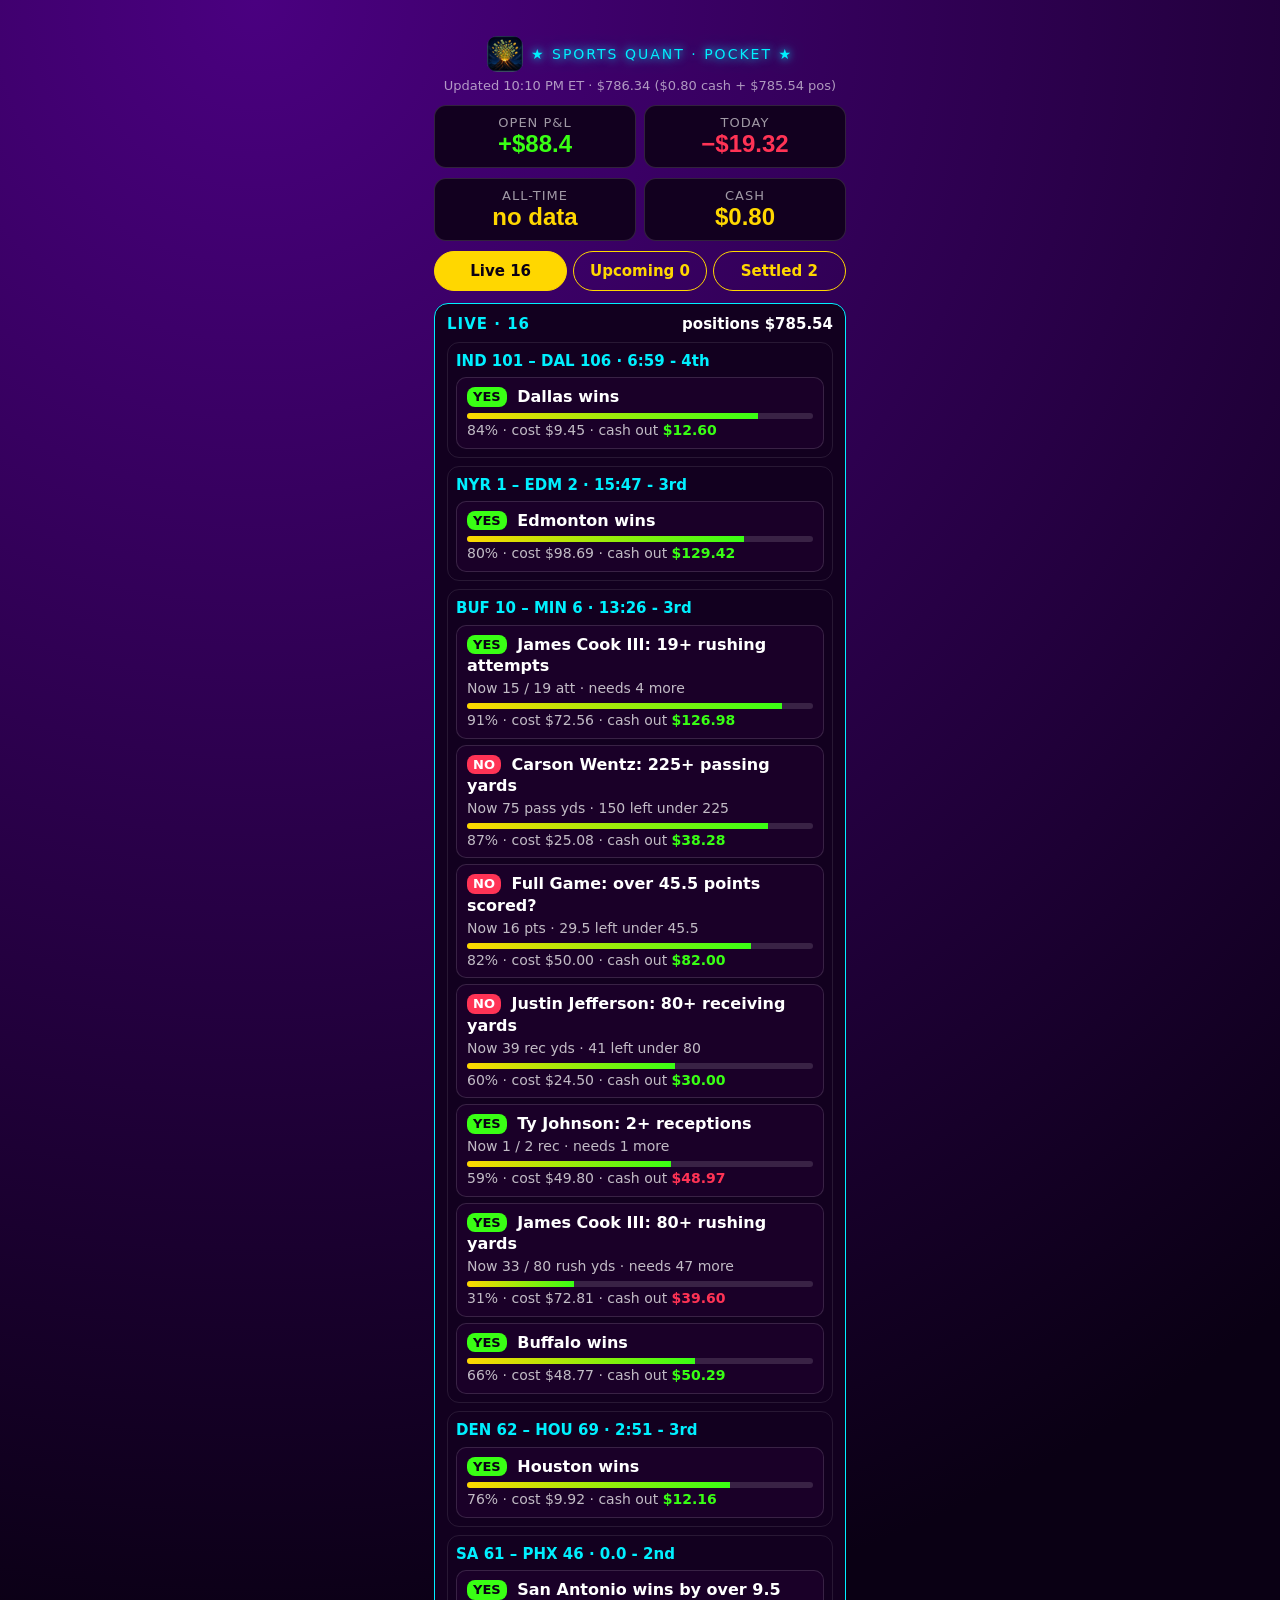
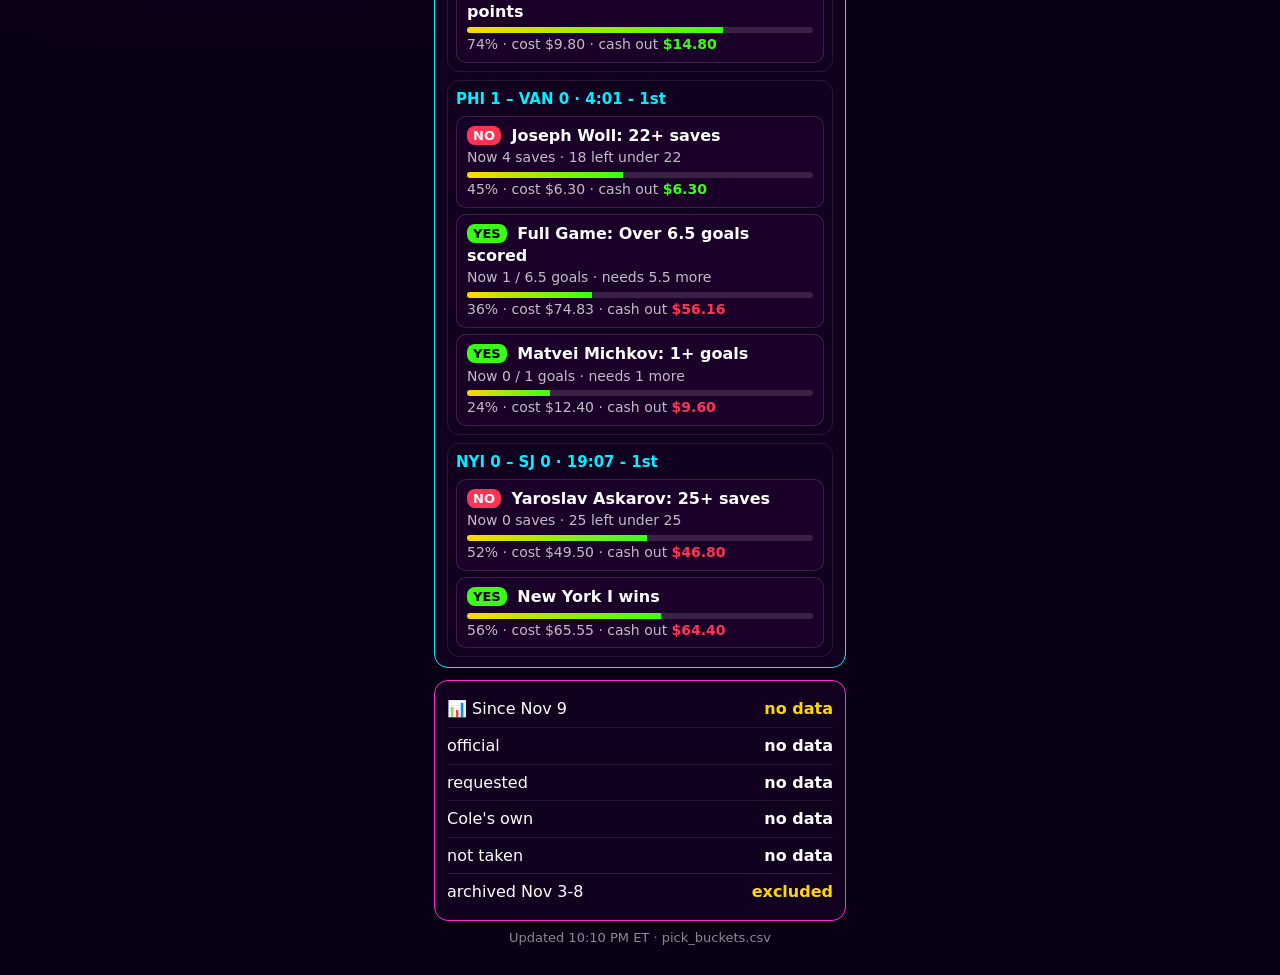
==== live_bets_widget.html @ efe21cdf "Pocket: compact Updated line and Kalshi cash+positions in header" ====
<!doctype html><html><head><meta charset="utf-8"><meta name="viewport" content="width=device-width,initial-scale=1,viewport-fit=cover"><meta name="apple-mobile-web-app-capable" content="yes"><meta name="mobile-web-app-capable" content="yes"><meta name="apple-mobile-web-app-status-bar-style" content="black-translucent"><meta name="apple-mobile-web-app-title" content="Live Bets"><meta name="theme-color" content="#0A0014"><link rel="icon" href="https://colemlrogalin-source.github.io/tv-home/icon.png?v=20261109c"><link rel="apple-touch-icon" sizes="180x180" href="https://colemlrogalin-source.github.io/tv-home/icon-180.png?v=20261109c"><title>Sports Quant Pocket</title><style>
*{box-sizing:border-box}html,body{margin:0;background:#0A0014;color:#fff;font:18px/1.35 Inter,system-ui,-apple-system,sans-serif}
body{min-height:100vh;background:radial-gradient(circle at 20% 0%,#4A0080 0%,#0A0014 60%);padding:env(safe-area-inset-top) env(safe-area-inset-right) env(safe-area-inset-bottom) env(safe-area-inset-left)}
.wrap{max-width:440px;margin:0 auto;padding:12px 14px 28px}
.brand{display:flex;align-items:center;justify-content:center;gap:8px;font-size:14px;letter-spacing:2px;color:#00F0FF;text-shadow:0 0 8px #00F0FF,0 0 18px #00F0FF66}
.brand img{width:36px;height:36px;border-radius:10px}
.upd{margin:6px 0 0;font-size:13px;color:#fff9;text-align:center;line-height:1.3}
.pair{display:grid;grid-template-columns:1fr 1fr;gap:8px;margin-top:10px}
.pair div{background:#12001F;border:1px solid #ffffff22;border-radius:12px;padding:8px 10px;text-align:center}
.pair span{display:block;font-size:13px;letter-spacing:1px;color:#fff9}
.pair b{font:900 24px/1.1 Impact,sans-serif}
.tabs{display:flex;gap:6px;margin:10px 0 6px}
.tabs button{flex:1;min-height:40px;border-radius:999px;border:1.5px solid #FFD700;background:transparent;color:#FFD700;font-weight:900;font-size:15px;font-family:inherit}
.tabs button.on{background:#FFD700;color:#0A0014}
.panel{margin-top:12px;border-radius:14px;background:#12001F;padding:10px 12px}
.cyan{border:1.5px solid #00F0FF}.pink{border:1.5px solid #FF2BD6}
.hd{display:flex;justify-content:space-between;align-items:baseline;gap:8px;color:#00F0FF;font-weight:800;letter-spacing:1px;font-size:15px}
.hd span{letter-spacing:0;font-weight:600;color:#fff;font-size:15px}
.game{margin-top:8px;padding:8px;border-radius:12px;border:1px solid #ffffff18}
.gh{display:flex;align-items:center;gap:6px;color:#00F0FF;font-size:15px;font-weight:800}
.gh img{width:22px;height:22px;object-fit:contain}
.card{display:block;width:100%;padding:8px 10px;margin-top:6px;border-radius:10px;background:#1A0028;border:1px solid #ffffff22}
.t{font-size:16px;font-weight:700}.meta{font-size:14px;color:#fffB;margin-top:2px}
.sd{display:inline-block;font-weight:800;font-size:13px;padding:1px 6px;border-radius:8px;margin-right:5px;vertical-align:1px}
.sd.y{background:#39FF14;color:#0A0014}.sd.n{background:#FF3355;color:#fff}
.bar{height:6px;border-radius:4px;background:#ffffff22;margin-top:5px;overflow:hidden}
.bar i{display:block;height:100%;background:linear-gradient(90deg,#FFD700,#39FF14);width:0}
.stat{display:flex;justify-content:space-between;gap:8px;font-size:16px;padding:7px 0;border-top:1px solid #ffffff18}
.stat:first-child{border-top:0}
.more{width:100%;min-height:40px;margin-top:4px;background:transparent;border:0;color:#00F0FF;font-weight:800;font-size:16px;font-family:inherit}
.fine,.foot{font-size:13px;color:#fff8;text-align:center}
.foot{margin-top:8px}
.g{color:#39FF14}.r{color:#FF3355}.gold{color:#FFD700}
.burst{position:fixed;inset:0;pointer-events:none;z-index:6;overflow:hidden}
.burst i{position:absolute;left:50%;top:28%;font-style:normal;font-size:24px;animation:fly .9s ease-out forwards}
.card.flash{animation:closeFlash 1s ease}
@keyframes closeFlash{0%{background:#FFD70055}100%{background:#1A0028}}
@keyframes fly{to{transform:translate(var(--x),var(--y)) scale(.3);opacity:0}}
@keyframes drop{0%{transform:translateY(-10px);opacity:0}15%{opacity:1}80%{transform:translateY(var(--t));opacity:1}100%{opacity:0}}
@media (min-width:800px){body{padding-top:24px}}
</style></head><body><div class="wrap" id="app">Loading…</div><script>
const RAW_FEED='https://raw.githubusercontent.com/colemlrogalin-source/tv-home/feed/live_bets.json';
const U_FEED='https://api.github.com/repos/colemlrogalin-source/tv-home/contents/live_bets.json?ref=feed';
const U='https://api.github.com/repos/colemlrogalin-source/tv-home/contents/live_bets.json';
const RAW='https://colemlrogalin-source.github.io/tv-home/live_bets.json';
const sideOf=b=>String(b.side||'').toUpperCase()==='NO'?'NO':String(b.side||'').toUpperCase()==='YES'?'YES':'';
const ttl=b=>{let t=b.bet||'';if(sideOf(b))t=t.replace(/^\s*NO:\s*/i,'').replace(/^\s*NO\s+/i,'');return t||'no data'};
const PILL=b=>{const s=sideOf(b);return s?`<b class="sd ${s==='YES'?'y':'n'}">${s}</b>`:''};
const money=v=>v==null?'no data':(v>=0?'+$':'−$')+Math.abs(Number(v).toFixed(2));
const num=v=>v==null?'no data':'$'+Number(v).toFixed(2);
let TAB='Live',ALL=false,LD=null,SEEN=false,WINS=new Set(),OPENIDS=null,FLASH=new Set();
function sum(rows,fn){if(!rows.length||rows.some(b=>fn(b)==null))return null;return Math.round(rows.reduce((s,b)=>s+fn(b),0)*100)/100}
function openPnl(rows){return sum(rows,b=>b.cash_out==null||b.cost==null?null:b.cash_out-b.cost)}
function todayPnl(rows){return sum(rows,b=>b.result==='W'&&b.cash_out!=null&&b.cost!=null?b.cash_out-b.cost:b.result==='L'&&b.cost!=null?-b.cost:null)}
function groups(bets){const m=new Map();bets.forEach(b=>{const k=b.game||'no data';if(!m.has(k))m.set(k,[]);m.get(k).push(b)});return [...m.values()].sort((a,b)=>((b[0].state==='in')-(a[0].state==='in'))||String(a[0].start||'').localeCompare(String(b[0].start||'')))}
function pid(b){return b.ticker||((b.bet||'')+'|'+(b.game||''))}
function nstat(v){return v==null?'':(Number(v)===parseInt(v,10)?String(parseInt(v,10)):String(v))}
function statLine(b){if(!('current' in b)&&!('line' in b)&&!('remaining' in b))return '';const cur=b.current,line=b.line,rem=b.remaining,lb=b.stat_label||'';if(cur==null||line==null)return '<div class="meta">stat n/a</div>';if(String(b.side||'').toUpperCase()==='NO')return `<div class="meta">Now ${nstat(cur)} ${lb} · ${nstat(rem)} left under ${nstat(line)}</div>`;const need=(rem!=null&&rem>0)?' · needs '+nstat(rem)+' more':'';return `<div class="meta">Now ${nstat(cur)} / ${nstat(line)} ${lb}${need}</div>`}
function card(b,flash){
 const bar=b.live_pct==null?'<div class="meta">win % no data</div>':`<div class="bar" title="${b.live_pct}%"><i style="width:${Math.max(0,Math.min(100,b.live_pct))}%"></i></div>`;
 return `<div class="card${flash?' flash':''}"><div class="t">${PILL(b)} ${ttl(b)}</div>${statLine(b)}${bar}<div class="meta">${b.live_pct==null?'':b.live_pct+'% · '}cost ${num(b.cost)} · cash out <b class="${b.cash_out==null?'':b.cash_out-(b.cost||0)>=0?'g':'r'}">${num(b.cash_out)}</b></div></div>`;
}
function gameBlock(rs){
 const b=rs[0],logos=[...new Set(rs.flatMap(x=>x.logos||[]))].slice(0,3).map(u=>`<img src="${u}" alt="" onerror="this.remove()">`).join('');
 const legs=rs.slice().sort((a,c)=>((!!c.prop_kind)-(!!a.prop_kind)));
 return `<div class="game ${b.state==='in'?'live':''}"><div class="gh">${logos}<span>${b.game||'no data'} · ${b.clock||'no data'}</span></div>${legs.map(b=>card(b,FLASH.has(pid(b)))).join('')}</div>`;
}
function burst(){
 const el=document.createElement('div');el.className='burst';
 ['💵','💸','🪙','💰','💵','🪙'].forEach((c,i)=>{const n=document.createElement('i');n.textContent=c;n.style.setProperty('--x',((i-2.5)*70)+'px');n.style.setProperty('--y',(-40-i*28)+'px');el.appendChild(n)});
 document.body.appendChild(el);setTimeout(()=>el.remove(),1000);
}
function R(d){
 LD=d;const bets=d.bets||[],live=bets.filter(b=>b.state==='in'),up=bets.filter(b=>b.state==='pre'),done=d.today||[];
 const openIds=new Set(bets.map(pid));
 if(OPENIDS)done.forEach(b=>{if(OPENIDS.has(pid(b)))FLASH.add(pid(b))});
 OPENIDS=openIds;
 const list=TAB==='Upcoming'?up:TAB==='Settled'?done:live;
 const blocks=TAB==='Settled'?(done.length?done.map(b=>{const w=b.result==='W';return `<div class="card${FLASH.has(pid(b))?' flash':''}"><div class="t">${PILL(b)} ${ttl(b)}</div><div class="meta"><b class="${w?'g':'r'}">${b.result||'no data'}</b> · ${money(b.result==='W'&&b.cash_out!=null&&b.cost!=null?b.cash_out-b.cost:b.result==='L'&&b.cost!=null?-b.cost:null)}</div></div>`}).join(''):'<div class="card">no data</div>'):(list.length?groups(list).map(gameBlock).join(''):'<div class="card">no data</div>');
 const op=openPnl(bets),tp=done.length?todayPnl(done):null,all=(d.official_record&&d.official_record.status==='ok')?d.official_record.pnl:null;
 const wins=new Set(done.filter(b=>b.result==='W').map(b=>b.bet));
 if(SEEN&&[...wins].some(w=>!WINS.has(w)))burst();
 WINS=wins;SEEN=true;
 const O=d.official_record||{},BK=d.bucket_records||{};
 const buck=k=>{const r=BK[k]||{};if(!r.record||r.status==='no_data')return 'no data';return r.record+(r.pnl==null?' · P&L no data':' · '+money(r.pnl))};
 const cash=d.cash&&d.cash.value!=null?num(d.cash.value):'no data';
 const pos=d.balance&&d.balance.positions_value!=null?d.balance.positions_value:null;
 const cashV=d.cash&&d.cash.value!=null?d.cash.value:null;
 const bal=pos!=null?num(pos):'no data';
 const asof=(d.cash&&d.cash.as_of)||d.as_of||'no data';
 const eq=(cashV!=null&&pos!=null)?`${num(cashV+pos)} (${num(cashV)} cash + ${num(pos)} pos)`:'no data';
 const tabs=['Live','Upcoming','Settled'].map(t=>`<button class="${TAB===t?'on':''}" onclick="ST('${t}')">${t} ${t==='Settled'?done.length:t==='Upcoming'?up.length:live.length}</button>`).join('');
 document.getElementById('app').innerHTML=`<div class="brand"><img src="https://colemlrogalin-source.github.io/tv-home/icon-180.png?v=20261109c" alt="" onerror="this.remove()">★ SPORTS QUANT · POCKET ★</div>
<div class="upd">Updated ${asof} · ${eq}</div>
<div class="pair"><div><span>OPEN P&amp;L</span><b class="${op==null?'gold':op>=0?'g':'r'}">${money(op)}</b></div><div><span>TODAY</span><b class="${tp==null?'gold':tp>=0?'g':'r'}">${money(tp)}</b></div></div>
<div class="pair"><div><span>ALL-TIME</span><b class="${all==null?'gold':all>=0?'g':'r'}">${money(all)}</b></div><div><span>CASH</span><b class="gold">${cash}</b></div></div>
<div class="tabs">${tabs}</div>
<div class="panel cyan"><div class="hd"><b>${TAB.toUpperCase()} · ${list.length}</b><span>positions ${bal}</span></div>${blocks}</div>
<div class="panel pink">
<div class="stat"><span>📊 Since Nov 9</span><b class="${O.pnl==null?'gold':O.pnl>=0?'g':'r'}">${O.record&&O.status!=='no_data'?O.record:'no data'}${O.pnl==null?'':' · '+money(O.pnl)}</b></div>
${['official','requested',"Cole's own",'not taken'].map(k=>`<div class="stat"><span>${k}</span><b>${buck(k)}</b></div>`).join('')}
<div class="stat"><span>${(d.archived_nov3_8&&d.archived_nov3_8.label)||'archived Nov 3-8'}</span><b class="gold">excluded</b></div>
</div>
<div class="foot">Updated ${asof}${O.source?' · '+O.source:''}</div>`;
}
function ST(t){TAB=t;if(LD)R(LD)}
async function go(){const MAC=!!window.pywebview;try{let r;const tryF=async(u,h)=>{try{const x=await fetch(u+(u.includes('?')?'&':'?')+'t='+Date.now(),h);if(!x.ok)throw 0;return x}catch(e){return null}};const raw={cache:'no-store'},api={headers:{Accept:'application/vnd.github.raw'},cache:'no-store'};if(MAC){r=await tryF(RAW,raw)}if(!r)r=await tryF(RAW_FEED,raw);if(!r)r=await tryF(U_FEED,api);if(!r)r=await tryF(RAW,raw);if(!r)r=await fetch(U+(U.includes('?')?'&':'?')+'t='+Date.now(),api);
const d=await r.json();R(d);}
catch(e){document.getElementById('app').textContent='offline – retrying'}}
document.addEventListener('visibilitychange',()=>{if(document.visibilityState==='visible')go()});
window.addEventListener('pageshow',e=>{if(e.persisted)go()});
go();
</script></body></html>
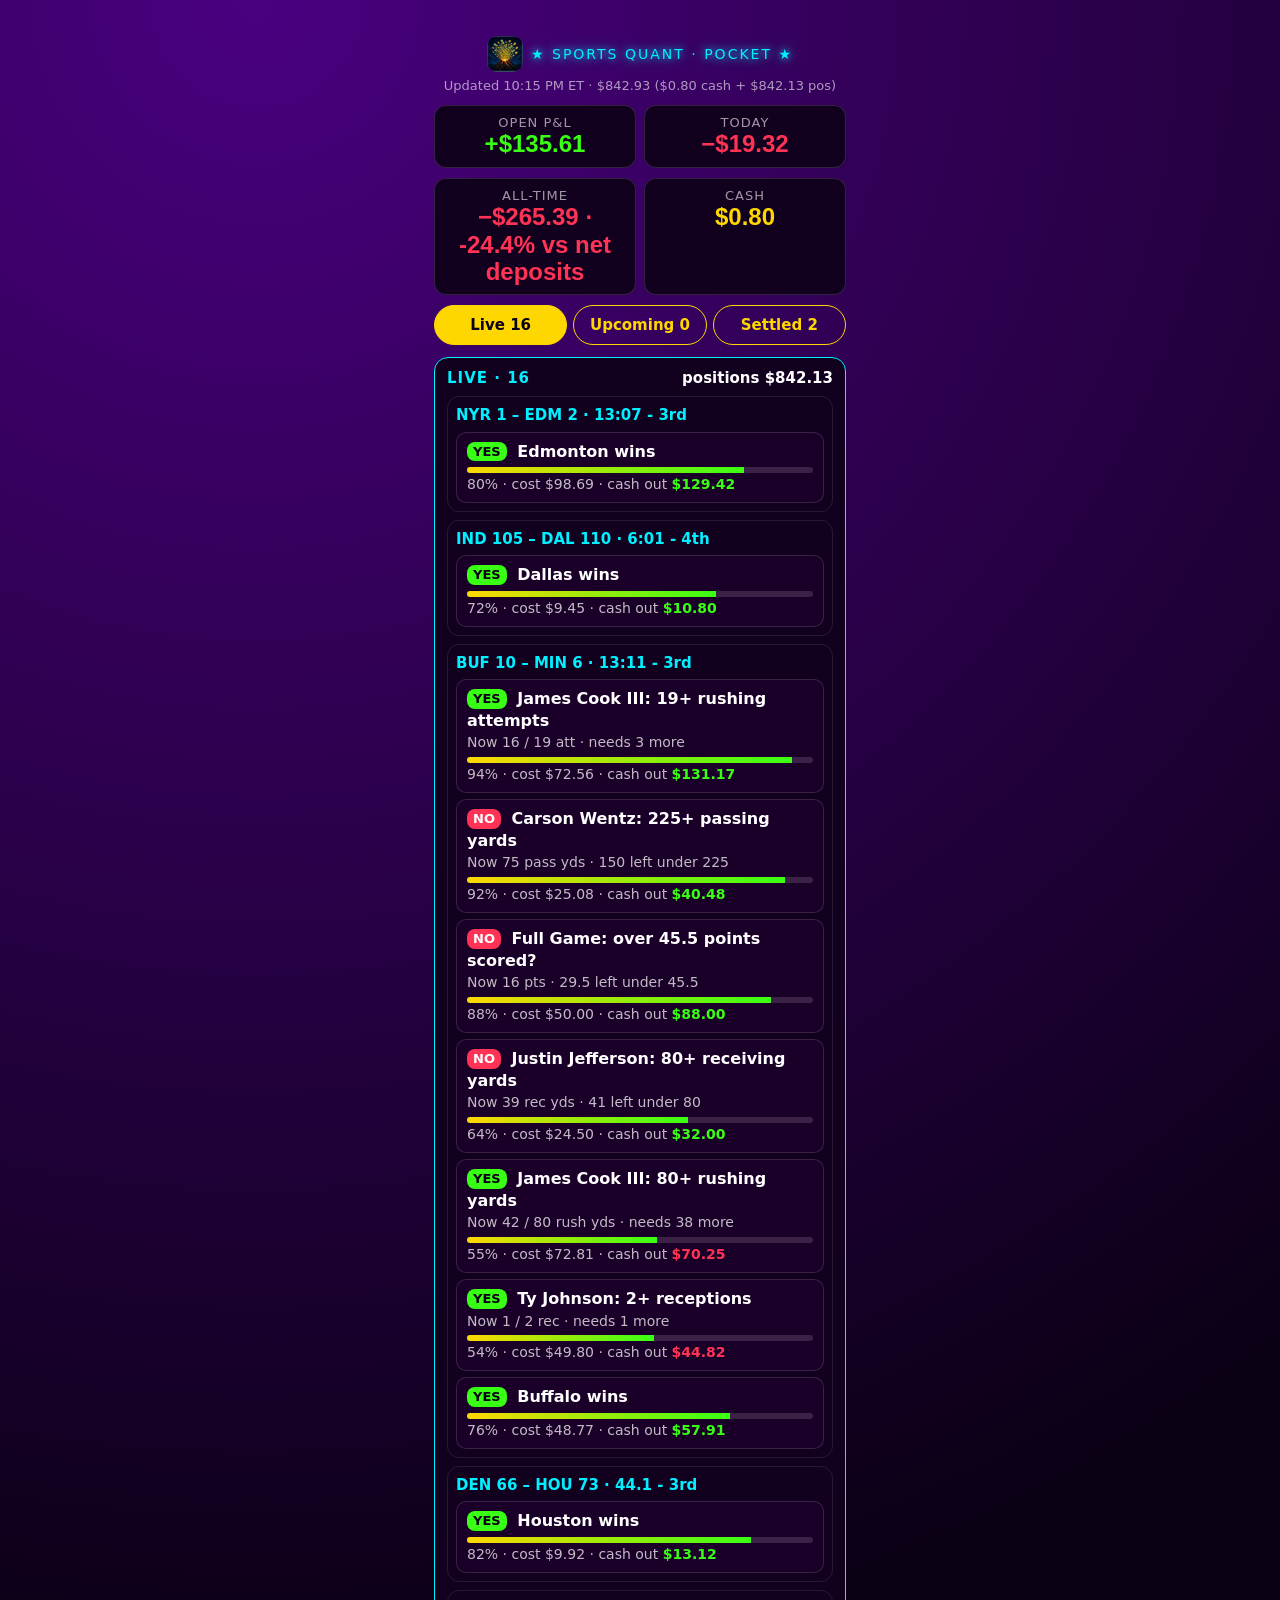
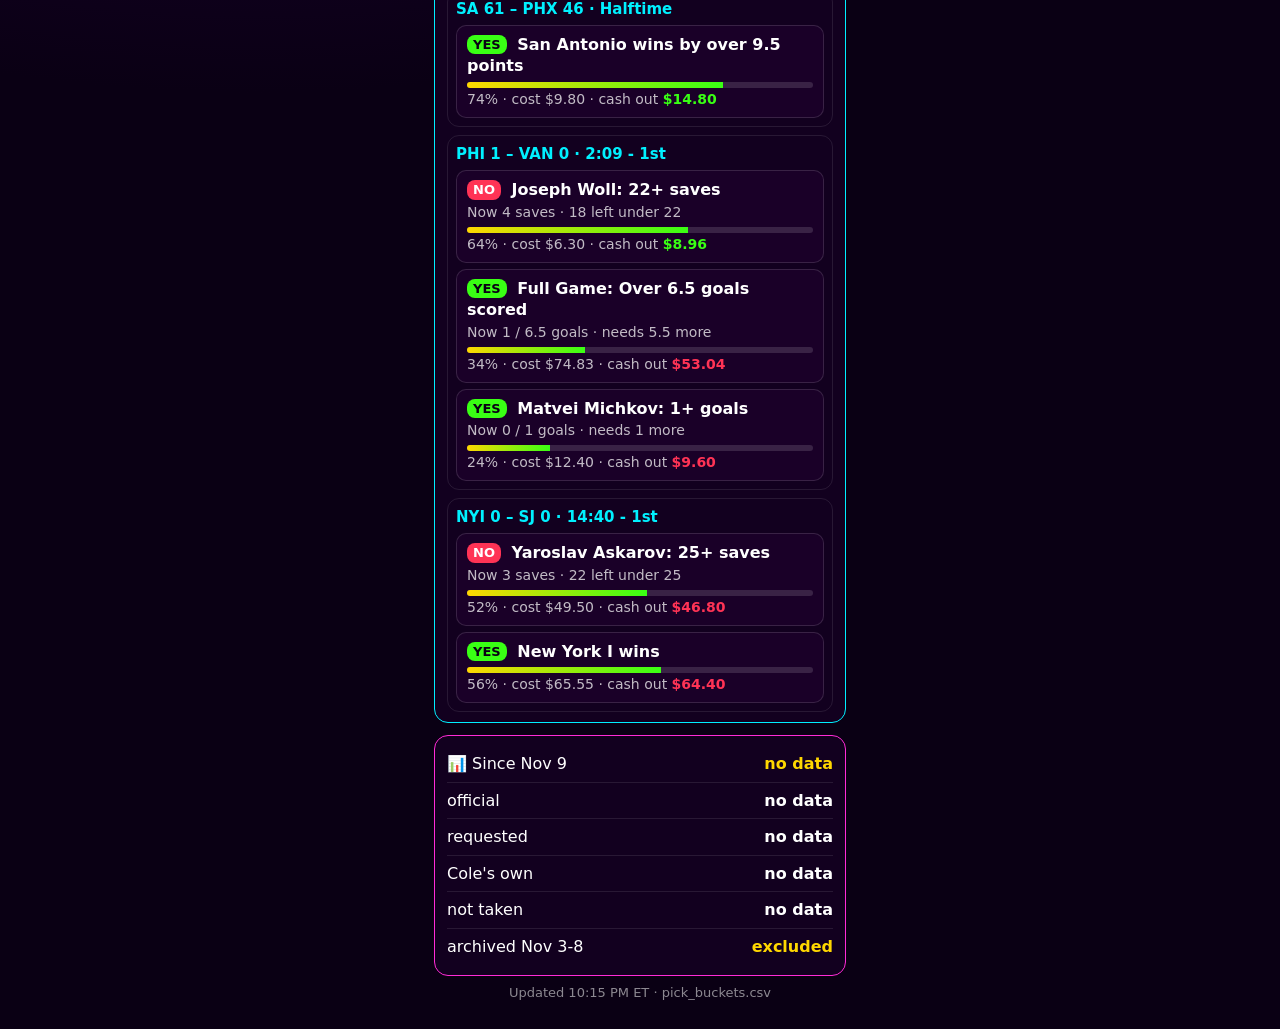
==== commit 0125d07a: "Pocket: all-time card from live.json race vs net deposits" ====
--- a/live_bets_widget.html
+++ b/live_bets_widget.html
@@ -77,7 +77,7 @@
  OPENIDS=openIds;
  const list=TAB==='Upcoming'?up:TAB==='Settled'?done:live;
  const blocks=TAB==='Settled'?(done.length?done.map(b=>{const w=b.result==='W';return `<div class="card${FLASH.has(pid(b))?' flash':''}"><div class="t">${PILL(b)} ${ttl(b)}</div><div class="meta"><b class="${w?'g':'r'}">${b.result||'no data'}</b> · ${money(b.result==='W'&&b.cash_out!=null&&b.cost!=null?b.cash_out-b.cost:b.result==='L'&&b.cost!=null?-b.cost:null)}</div></div>`}).join(''):'<div class="card">no data</div>'):(list.length?groups(list).map(gameBlock).join(''):'<div class="card">no data</div>');
- const op=openPnl(bets),tp=done.length?todayPnl(done):null,all=(d.official_record&&d.official_record.status==='ok')?d.official_record.pnl:null;
+ const op=openPnl(bets),tp=done.length?todayPnl(done):null,AT=d.all_time||{},all=AT.pnl!=null?AT.pnl:null,allTxt=AT.pnl!=null?money(AT.pnl)+(AT.race_pct!=null?' · '+((AT.race_pct>0?'+':'')+AT.race_pct+'%'):'')+(AT.label?' '+AT.label:''):(all==null?'no data':money(all));
  const wins=new Set(done.filter(b=>b.result==='W').map(b=>b.bet));
  if(SEEN&&[...wins].some(w=>!WINS.has(w)))burst();
  WINS=wins;SEEN=true;
@@ -93,7 +93,7 @@
  document.getElementById('app').innerHTML=`<div class="brand"><img src="https://colemlrogalin-source.github.io/tv-home/icon-180.png?v=20261109c" alt="" onerror="this.remove()">★ SPORTS QUANT · POCKET ★</div>
 <div class="upd">Updated ${asof} · ${eq}</div>
 <div class="pair"><div><span>OPEN P&amp;L</span><b class="${op==null?'gold':op>=0?'g':'r'}">${money(op)}</b></div><div><span>TODAY</span><b class="${tp==null?'gold':tp>=0?'g':'r'}">${money(tp)}</b></div></div>
-<div class="pair"><div><span>ALL-TIME</span><b class="${all==null?'gold':all>=0?'g':'r'}">${money(all)}</b></div><div><span>CASH</span><b class="gold">${cash}</b></div></div>
+<div class="pair"><div><span>ALL-TIME</span><b class="${all==null?'gold':all>=0?'g':'r'}">${allTxt}</b></div><div><span>CASH</span><b class="gold">${cash}</b></div></div>
 <div class="tabs">${tabs}</div>
 <div class="panel cyan"><div class="hd"><b>${TAB.toUpperCase()} · ${list.length}</b><span>positions ${bal}</span></div>${blocks}</div>
 <div class="panel pink">
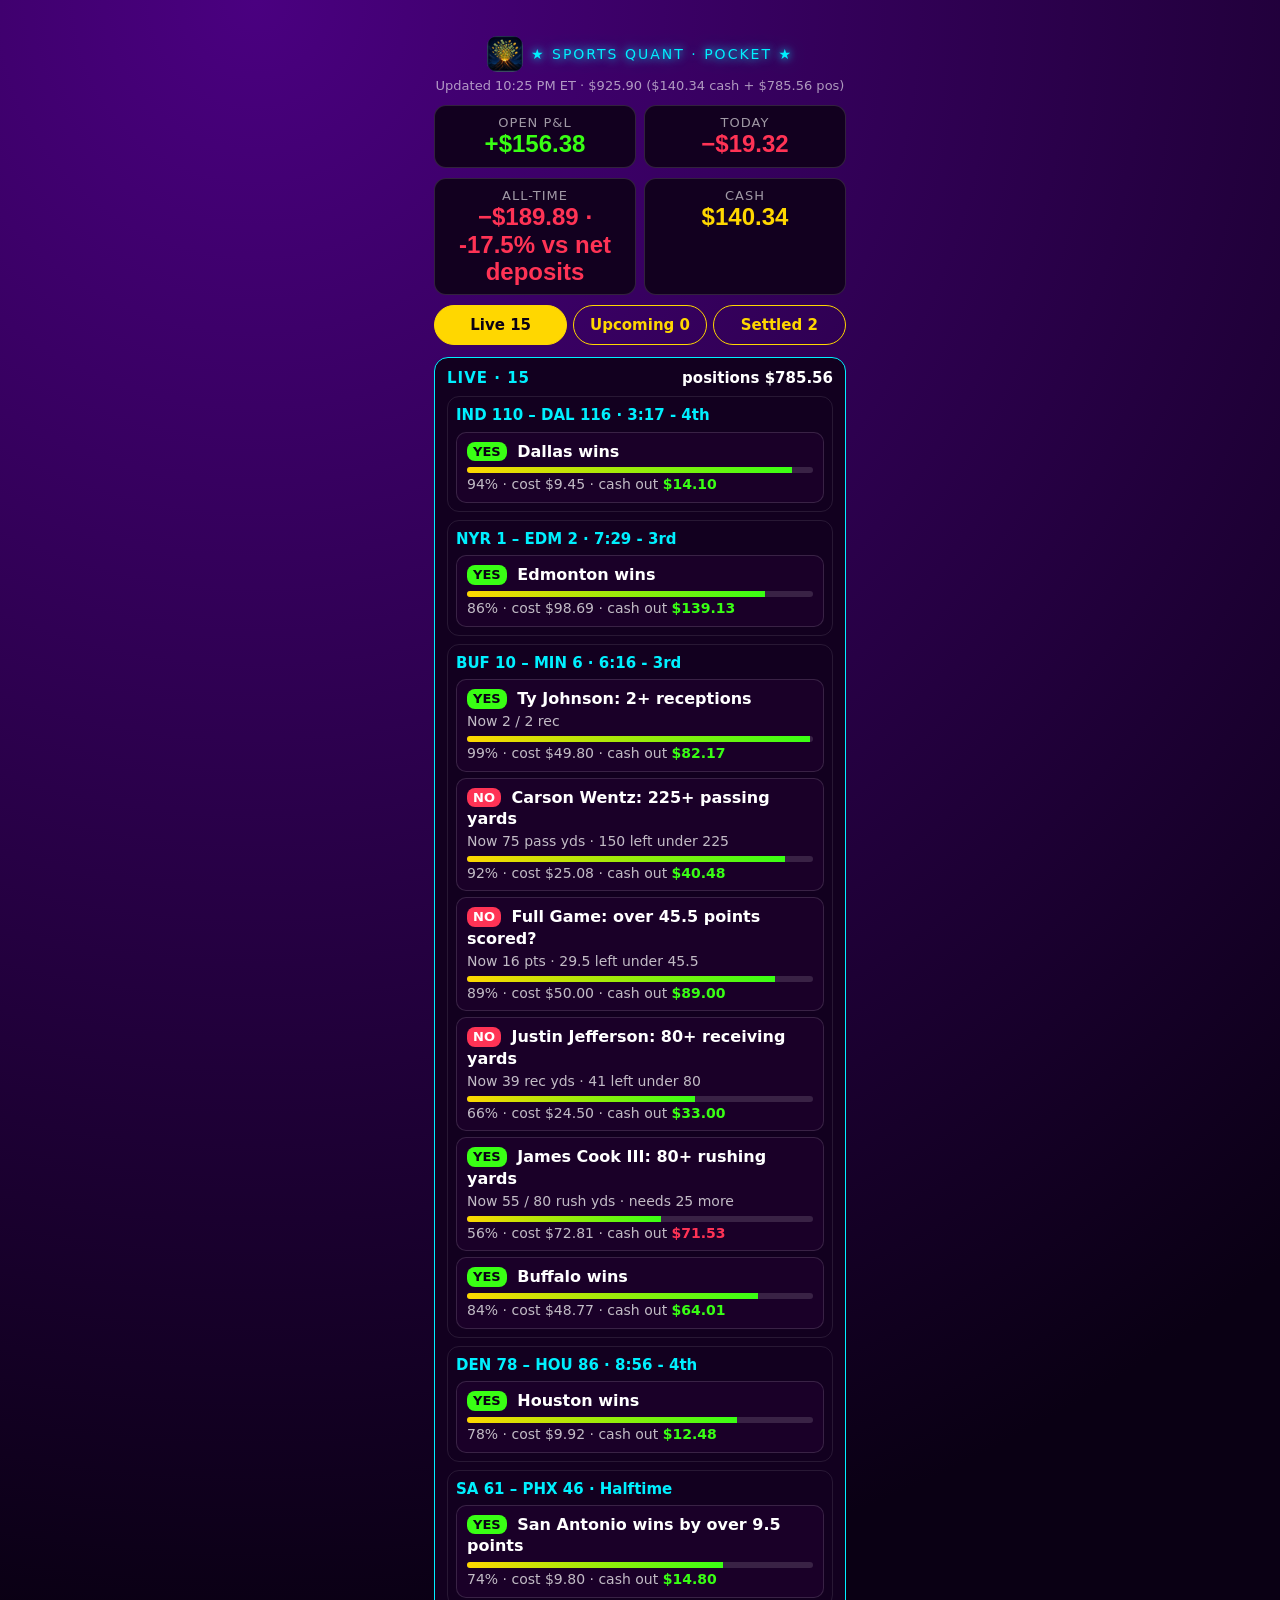
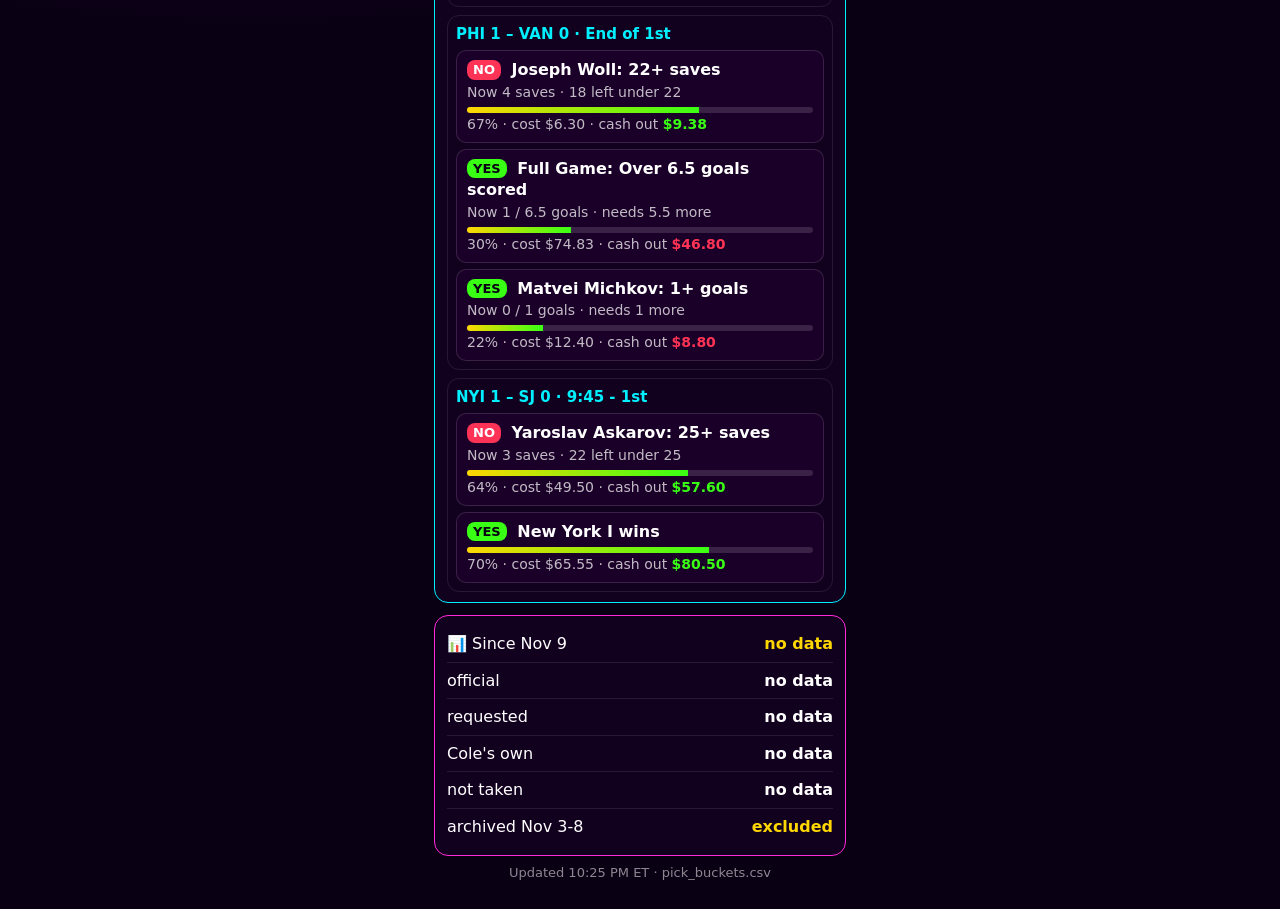
==== commit 3642afae: "Pocket: game headers use ESPN scoreboard logos" ====
--- a/live_bets_widget.html
+++ b/live_bets_widget.html
@@ -61,7 +61,7 @@
  return `<div class="card${flash?' flash':''}"><div class="t">${PILL(b)} ${ttl(b)}</div>${statLine(b)}${bar}<div class="meta">${b.live_pct==null?'':b.live_pct+'% · '}cost ${num(b.cost)} · cash out <b class="${b.cash_out==null?'':b.cash_out-(b.cost||0)>=0?'g':'r'}">${num(b.cash_out)}</b></div></div>`;
 }
 function gameBlock(rs){
- const b=rs[0],logos=[...new Set(rs.flatMap(x=>x.logos||[]))].slice(0,3).map(u=>`<img src="${u}" alt="" onerror="this.remove()">`).join('');
+ const b=rs[0],gl=rs.flatMap(x=>x.game_logos||[]),logos=[...new Set(gl.length?gl:rs.flatMap(x=>x.logos||[]))].slice(0,3).map(u=>`<img src="${u}" alt="" onerror="this.remove()">`).join('');
  const legs=rs.slice().sort((a,c)=>((!!c.prop_kind)-(!!a.prop_kind)));
  return `<div class="game ${b.state==='in'?'live':''}"><div class="gh">${logos}<span>${b.game||'no data'} · ${b.clock||'no data'}</span></div>${legs.map(b=>card(b,FLASH.has(pid(b)))).join('')}</div>`;
 }
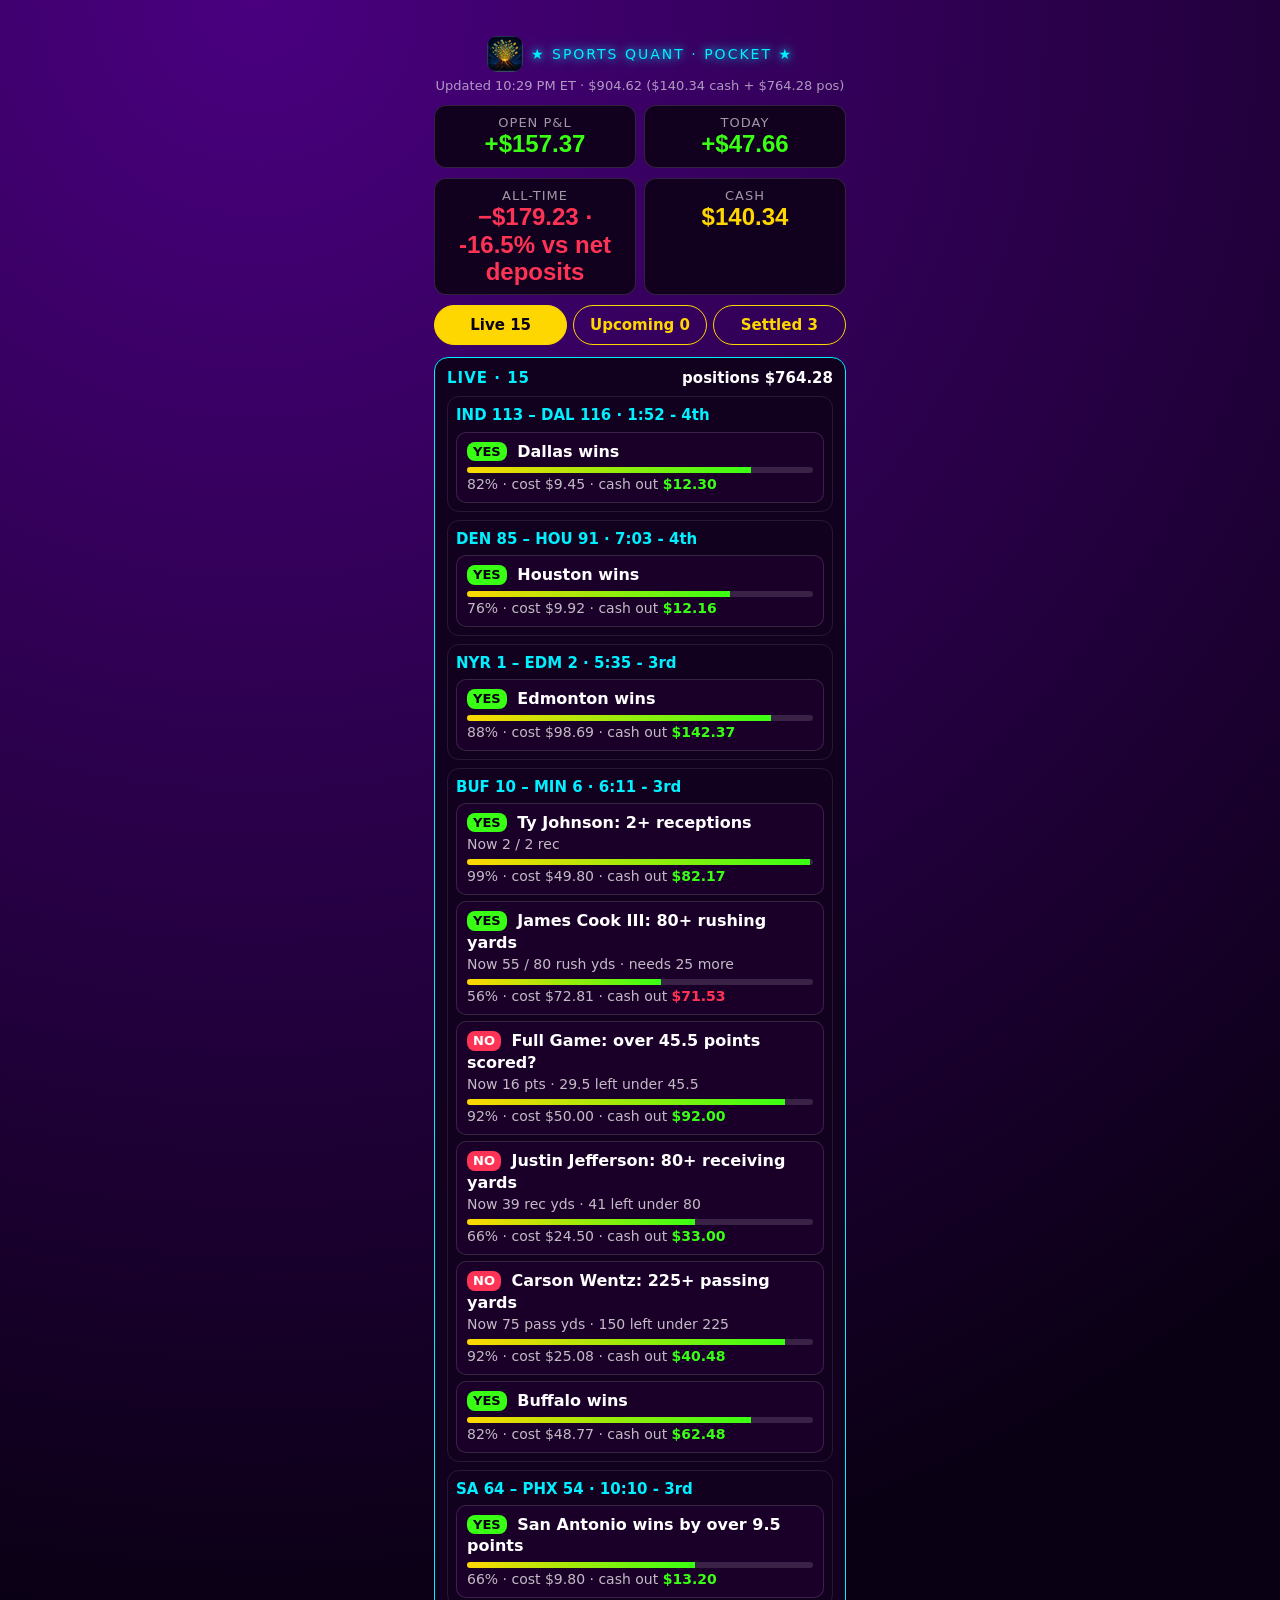
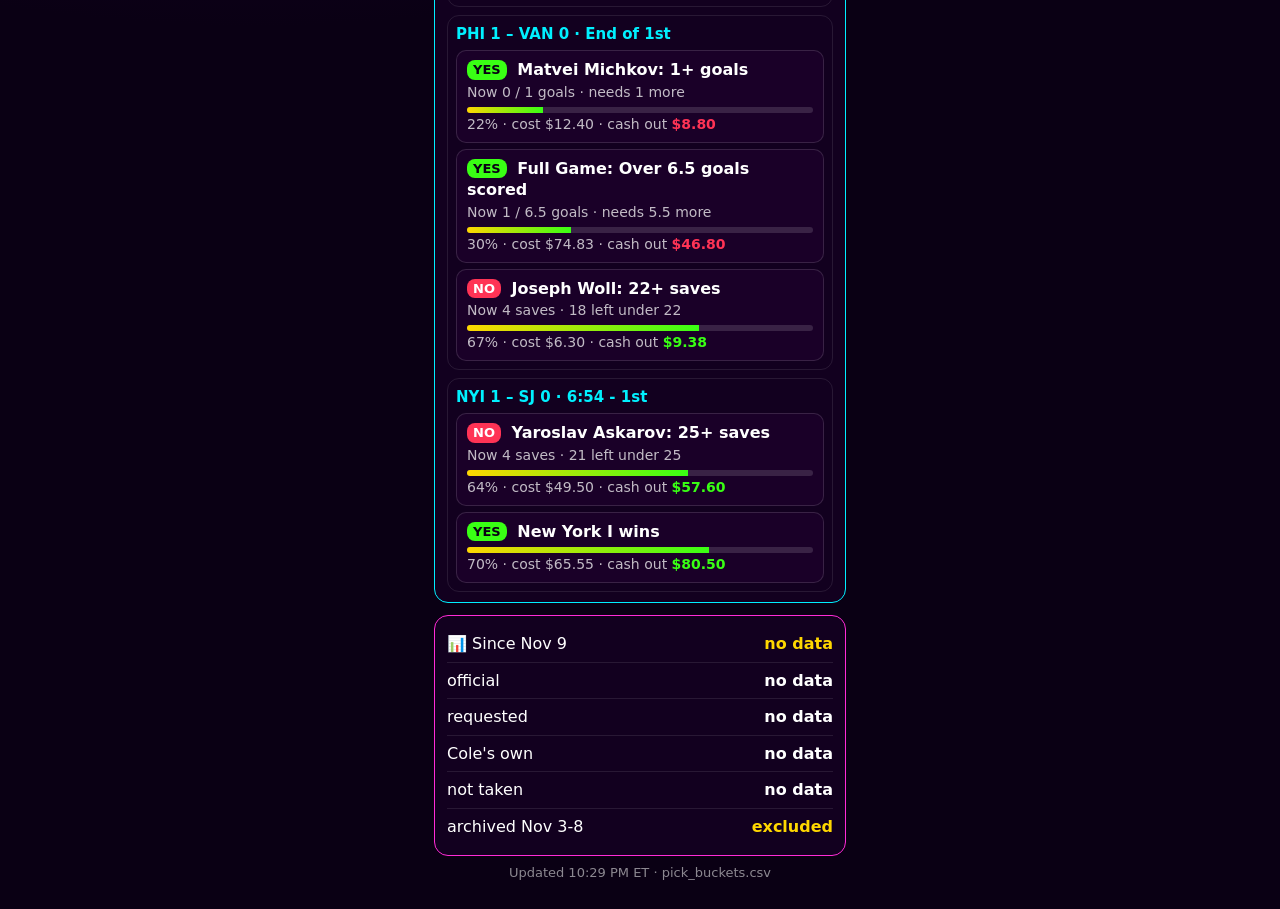
==== commit 645497c0: "Pocket: sort live games by urgency, props by closeness to the line" ====
--- a/live_bets_widget.html
+++ b/live_bets_widget.html
@@ -52,7 +52,9 @@
 function sum(rows,fn){if(!rows.length||rows.some(b=>fn(b)==null))return null;return Math.round(rows.reduce((s,b)=>s+fn(b),0)*100)/100}
 function openPnl(rows){return sum(rows,b=>b.cash_out==null||b.cost==null?null:b.cash_out-b.cost)}
 function todayPnl(rows){return sum(rows,b=>b.result==='W'&&b.cash_out!=null&&b.cost!=null?b.cash_out-b.cost:b.result==='L'&&b.cost!=null?-b.cost:null)}
-function groups(bets){const m=new Map();bets.forEach(b=>{const k=b.game||'no data';if(!m.has(k))m.set(k,[]);m.get(k).push(b)});return [...m.values()].sort((a,b)=>((b[0].state==='in')-(a[0].state==='in'))||String(a[0].start||'').localeCompare(String(b[0].start||'')))}
+function closeness(b){if(b.remaining==null&&(b.current==null||b.line==null))return Infinity;return Math.abs(b.remaining!=null?b.remaining:b.line-b.current)}
+function urgency(b){const c=String(b.clock||'');const pm=c.match(/(\d+)(?:st|nd|rd|th)/i);let period=pm?+pm[1]:0;if(/halftime/i.test(c))period=Math.max(period,2);const em=c.match(/end of\s+(\d+)/i);if(em)period=+em[1];let secs=9999;if(/halftime|end of/i.test(c))secs=0;else{const t=c.match(/(\d+):(\d+)/);if(t)secs=+t[1]*60+ +t[2];else{const s=c.match(/(\d+(?:\.\d+)?)\s*-/);if(s)secs=+s[1]}}return {period,secs}}
+function groups(bets){const m=new Map();bets.forEach(b=>{const k=b.game||'no data';if(!m.has(k))m.set(k,[]);m.get(k).push(b)});return [...m.values()].sort((a,b)=>{if(TAB!=='Live')return String(a[0].start||'').localeCompare(String(b[0].start||''));const A=urgency(a[0]),B=urgency(b[0]);return (B.period-A.period)||(A.secs-B.secs)})}
 function pid(b){return b.ticker||((b.bet||'')+'|'+(b.game||''))}
 function nstat(v){return v==null?'':(Number(v)===parseInt(v,10)?String(parseInt(v,10)):String(v))}
 function statLine(b){if(!('current' in b)&&!('line' in b)&&!('remaining' in b))return '';const cur=b.current,line=b.line,rem=b.remaining,lb=b.stat_label||'';if(cur==null||line==null)return '<div class="meta">stat n/a</div>';if(String(b.side||'').toUpperCase()==='NO')return `<div class="meta">Now ${nstat(cur)} ${lb} · ${nstat(rem)} left under ${nstat(line)}</div>`;const need=(rem!=null&&rem>0)?' · needs '+nstat(rem)+' more':'';return `<div class="meta">Now ${nstat(cur)} / ${nstat(line)} ${lb}${need}</div>`}
@@ -62,7 +64,7 @@
 }
 function gameBlock(rs){
  const b=rs[0],gl=rs.flatMap(x=>x.game_logos||[]),logos=[...new Set(gl.length?gl:rs.flatMap(x=>x.logos||[]))].slice(0,3).map(u=>`<img src="${u}" alt="" onerror="this.remove()">`).join('');
- const legs=rs.slice().sort((a,c)=>((!!c.prop_kind)-(!!a.prop_kind)));
+ const legs=rs.slice().sort((a,c)=>closeness(a)-closeness(c));
  return `<div class="game ${b.state==='in'?'live':''}"><div class="gh">${logos}<span>${b.game||'no data'} · ${b.clock||'no data'}</span></div>${legs.map(b=>card(b,FLASH.has(pid(b)))).join('')}</div>`;
 }
 function burst(){
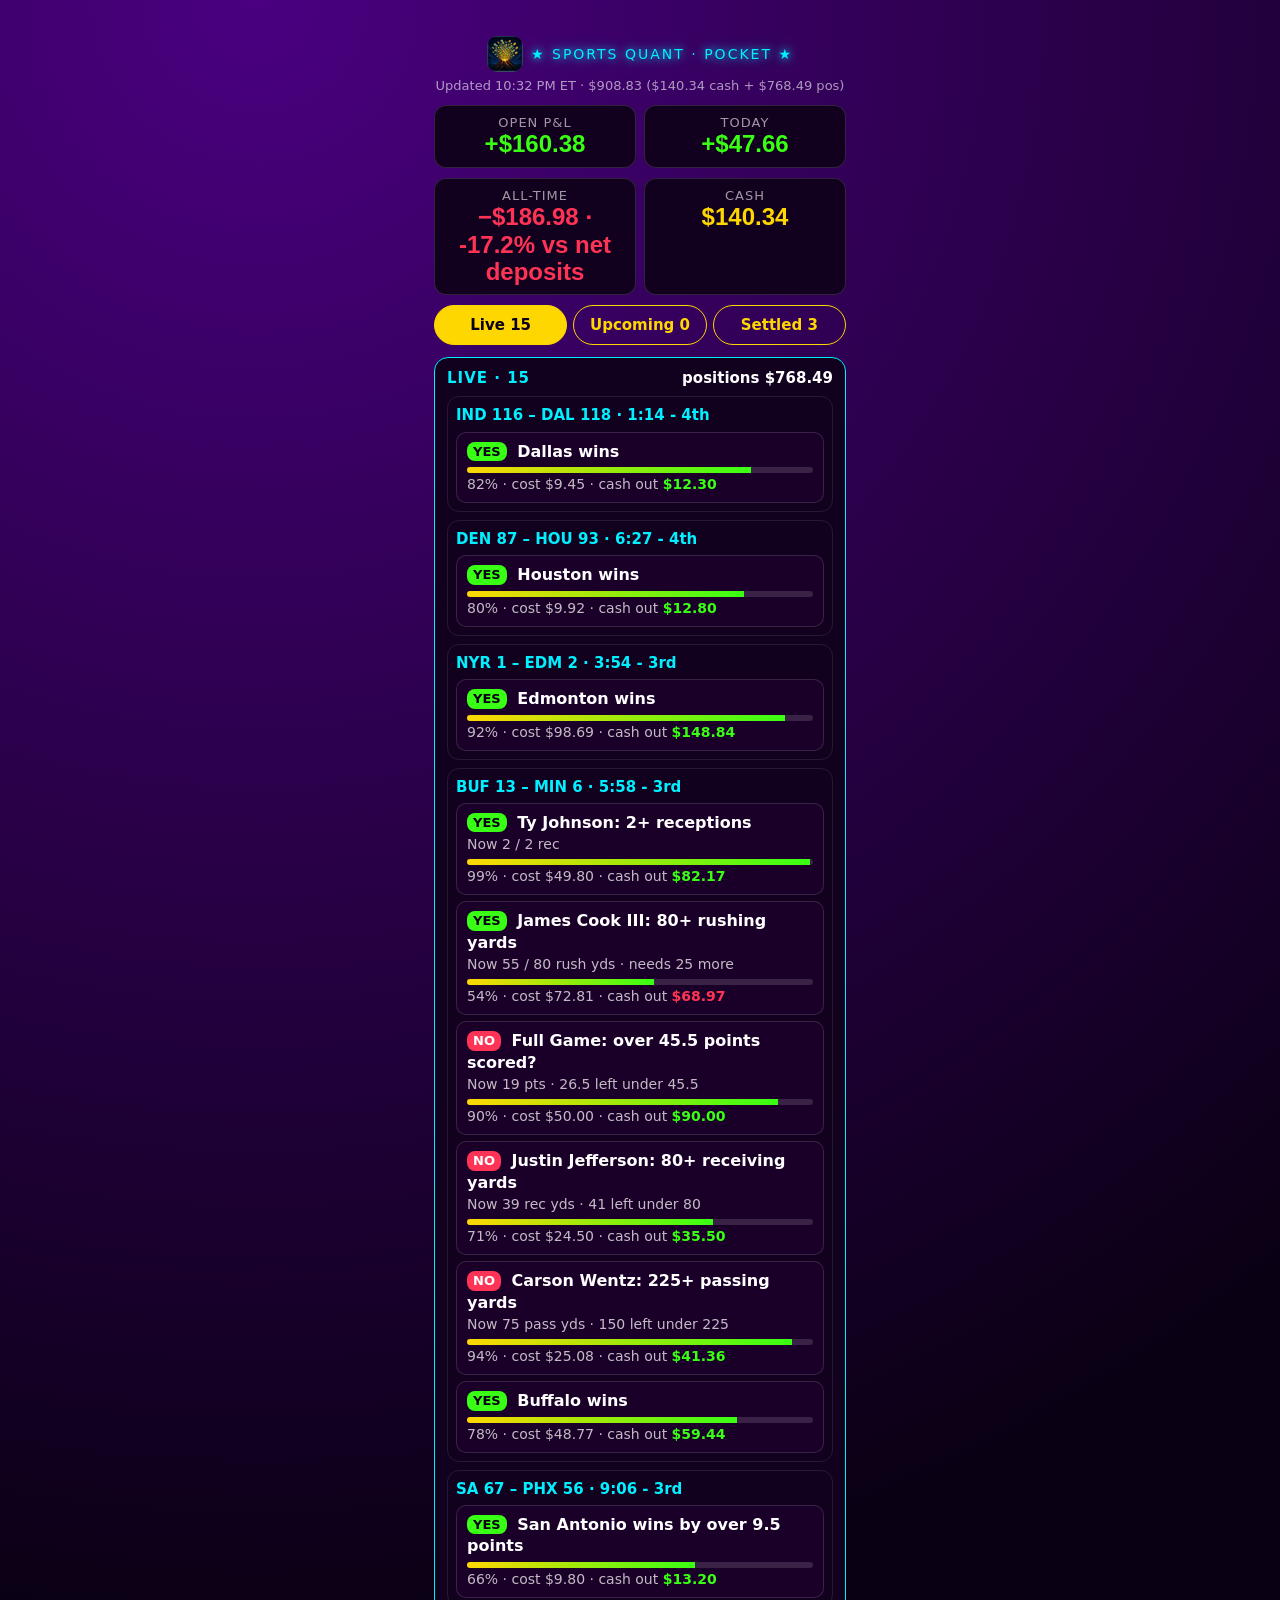
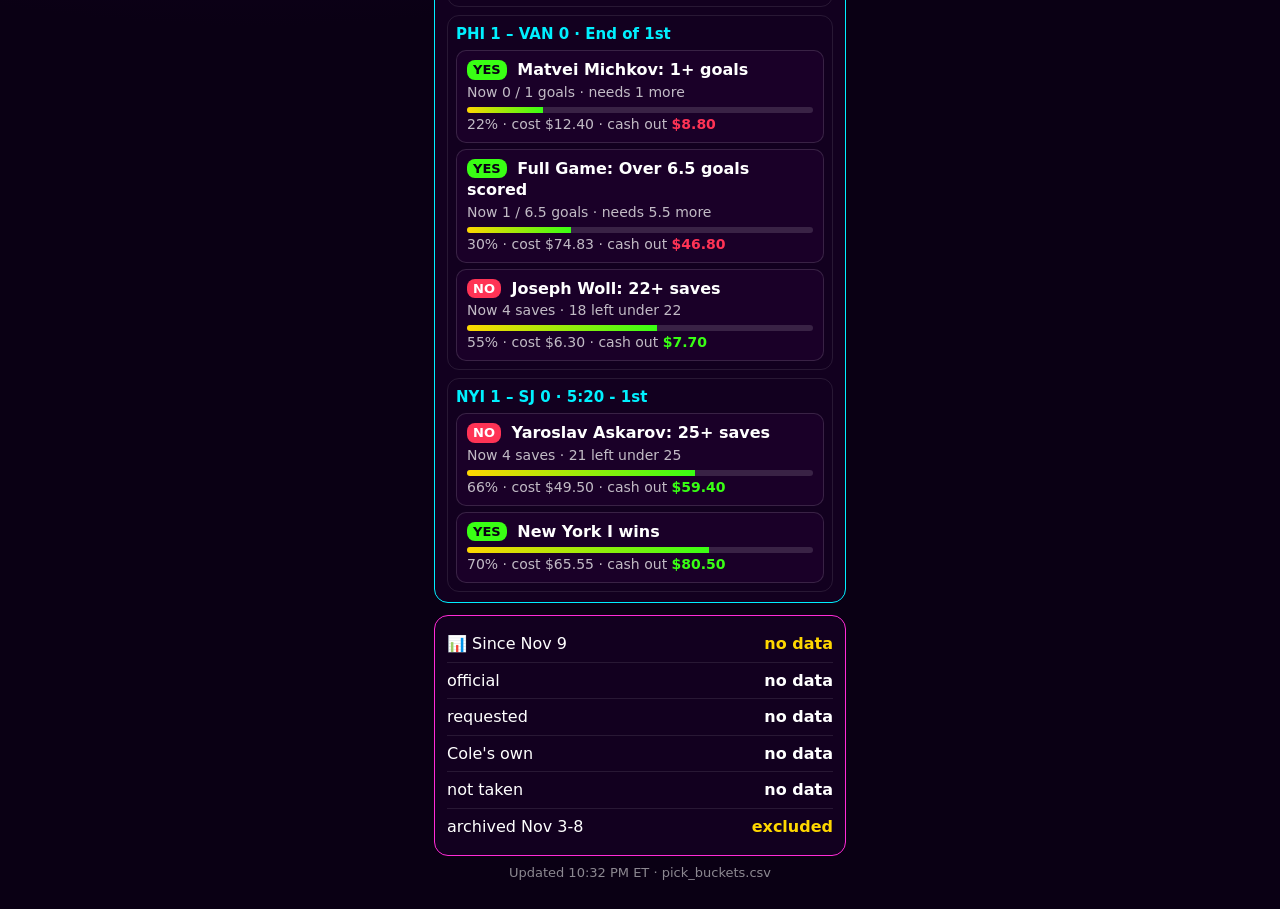
==== commit be3416d2: "Pocket: gold burst on won settle tile, red fade on a loss" ====
--- a/live_bets_widget.html
+++ b/live_bets_widget.html
@@ -33,8 +33,9 @@
 .g{color:#39FF14}.r{color:#FF3355}.gold{color:#FFD700}
 .burst{position:fixed;inset:0;pointer-events:none;z-index:6;overflow:hidden}
 .burst i{position:absolute;left:50%;top:28%;font-style:normal;font-size:24px;animation:fly .9s ease-out forwards}
-.card.flash{animation:closeFlash 1s ease}
-@keyframes closeFlash{0%{background:#FFD70055}100%{background:#1A0028}}
+.card.flash-win{animation:cashBurst 1s ease}.card.flash-loss{animation:lossFade 1s ease}
+@keyframes cashBurst{0%{background:#FFD700aa;box-shadow:inset 0 0 0 2px #FFD700}70%{background:#FFD70044}100%{background:#1A0028}}
+@keyframes lossFade{0%{background:#7a1a28}100%{background:#1A0028}}
 @keyframes fly{to{transform:translate(var(--x),var(--y)) scale(.3);opacity:0}}
 @keyframes drop{0%{transform:translateY(-10px);opacity:0}15%{opacity:1}80%{transform:translateY(var(--t));opacity:1}100%{opacity:0}}
 @media (min-width:800px){body{padding-top:24px}}
@@ -78,10 +79,9 @@
  if(OPENIDS)done.forEach(b=>{if(OPENIDS.has(pid(b)))FLASH.add(pid(b))});
  OPENIDS=openIds;
  const list=TAB==='Upcoming'?up:TAB==='Settled'?done:live;
- const blocks=TAB==='Settled'?(done.length?done.map(b=>{const w=b.result==='W';return `<div class="card${FLASH.has(pid(b))?' flash':''}"><div class="t">${PILL(b)} ${ttl(b)}</div><div class="meta"><b class="${w?'g':'r'}">${b.result||'no data'}</b> · ${money(b.result==='W'&&b.cash_out!=null&&b.cost!=null?b.cash_out-b.cost:b.result==='L'&&b.cost!=null?-b.cost:null)}</div></div>`}).join(''):'<div class="card">no data</div>'):(list.length?groups(list).map(gameBlock).join(''):'<div class="card">no data</div>');
+ const blocks=TAB==='Settled'?(done.length?done.map(b=>{const w=b.result==='W';const fl=FLASH.has(pid(b))?(w?' flash-win':' flash-loss'):'';return `<div class="card${fl}"><div class="t">${PILL(b)} ${ttl(b)}</div><div class="meta"><b class="${w?'g':'r'}">${b.result||'no data'}</b> · ${money(b.result==='W'&&b.cash_out!=null&&b.cost!=null?b.cash_out-b.cost:b.result==='L'&&b.cost!=null?-b.cost:null)}</div></div>`}).join(''):'<div class="card">no data</div>'):(list.length?groups(list).map(gameBlock).join(''):'<div class="card">no data</div>');
  const op=openPnl(bets),tp=done.length?todayPnl(done):null,AT=d.all_time||{},all=AT.pnl!=null?AT.pnl:null,allTxt=AT.pnl!=null?money(AT.pnl)+(AT.race_pct!=null?' · '+((AT.race_pct>0?'+':'')+AT.race_pct+'%'):'')+(AT.label?' '+AT.label:''):(all==null?'no data':money(all));
  const wins=new Set(done.filter(b=>b.result==='W').map(b=>b.bet));
- if(SEEN&&[...wins].some(w=>!WINS.has(w)))burst();
  WINS=wins;SEEN=true;
  const O=d.official_record||{},BK=d.bucket_records||{};
  const buck=k=>{const r=BK[k]||{};if(!r.record||r.status==='no_data')return 'no data';return r.record+(r.pnl==null?' · P&L no data':' · '+money(r.pnl))};
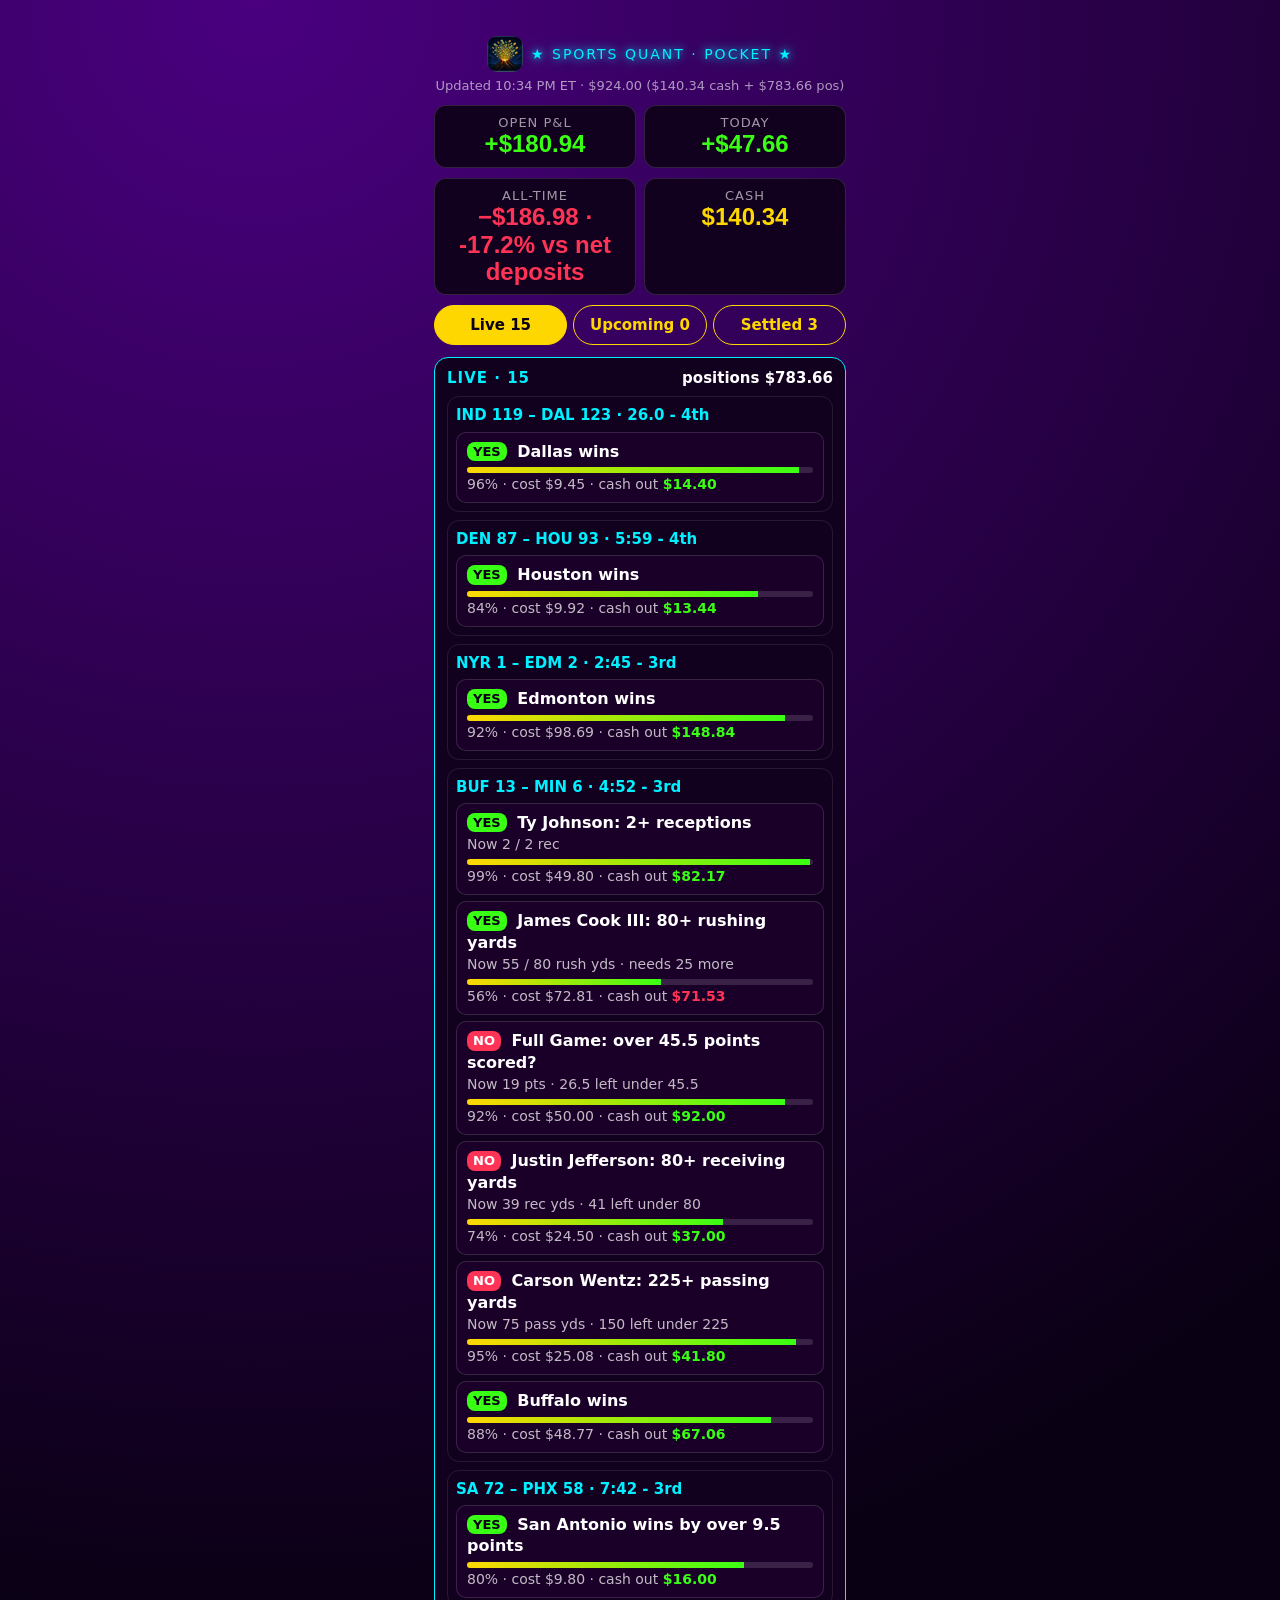
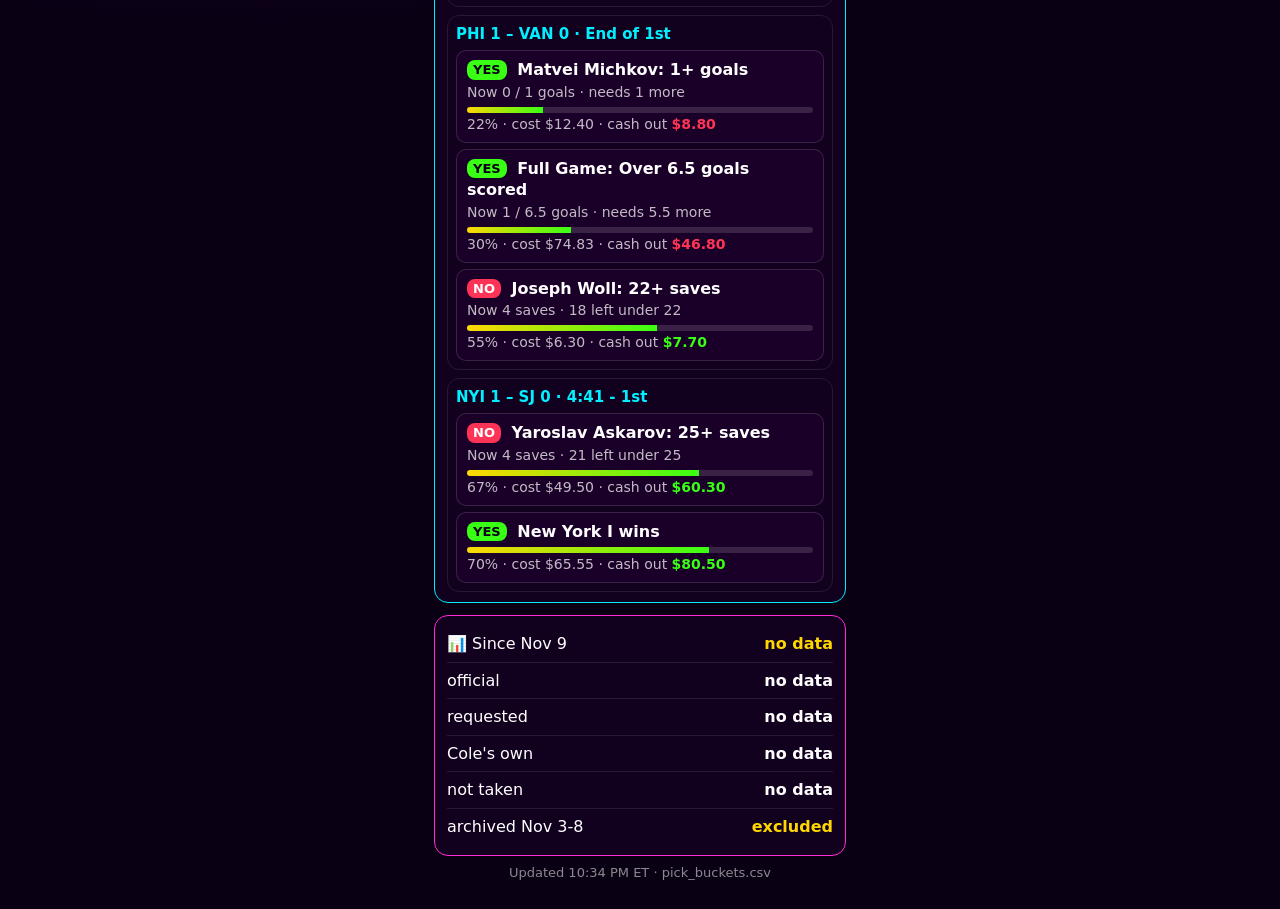
==== commit a94e3128: "Pocket: pulse cash-out when it changes between fetches" ====
--- a/live_bets_widget.html
+++ b/live_bets_widget.html
@@ -31,6 +31,8 @@
 .fine,.foot{font-size:13px;color:#fff8;text-align:center}
 .foot{margin-top:8px}
 .g{color:#39FF14}.r{color:#FF3355}.gold{color:#FFD700}
+.copulse{display:inline-block;animation:copulse .7s ease}
+@keyframes copulse{0%,100%{opacity:1}50%{opacity:.6;transform:scale(1.08)}}
 .burst{position:fixed;inset:0;pointer-events:none;z-index:6;overflow:hidden}
 .burst i{position:absolute;left:50%;top:28%;font-style:normal;font-size:24px;animation:fly .9s ease-out forwards}
 .card.flash-win{animation:cashBurst 1s ease}.card.flash-loss{animation:lossFade 1s ease}
@@ -49,7 +51,7 @@
 const PILL=b=>{const s=sideOf(b);return s?`<b class="sd ${s==='YES'?'y':'n'}">${s}</b>`:''};
 const money=v=>v==null?'no data':(v>=0?'+$':'−$')+Math.abs(Number(v).toFixed(2));
 const num=v=>v==null?'no data':'$'+Number(v).toFixed(2);
-let TAB='Live',ALL=false,LD=null,SEEN=false,WINS=new Set(),OPENIDS=null,FLASH=new Set();
+let TAB='Live',ALL=false,LD=null,SEEN=false,WINS=new Set(),OPENIDS=null,FLASH=new Set(),PREVCO=null;
 function sum(rows,fn){if(!rows.length||rows.some(b=>fn(b)==null))return null;return Math.round(rows.reduce((s,b)=>s+fn(b),0)*100)/100}
 function openPnl(rows){return sum(rows,b=>b.cash_out==null||b.cost==null?null:b.cash_out-b.cost)}
 function todayPnl(rows){return sum(rows,b=>b.result==='W'&&b.cash_out!=null&&b.cost!=null?b.cash_out-b.cost:b.result==='L'&&b.cost!=null?-b.cost:null)}
@@ -61,7 +63,8 @@
 function statLine(b){if(!('current' in b)&&!('line' in b)&&!('remaining' in b))return '';const cur=b.current,line=b.line,rem=b.remaining,lb=b.stat_label||'';if(cur==null||line==null)return '<div class="meta">stat n/a</div>';if(String(b.side||'').toUpperCase()==='NO')return `<div class="meta">Now ${nstat(cur)} ${lb} · ${nstat(rem)} left under ${nstat(line)}</div>`;const need=(rem!=null&&rem>0)?' · needs '+nstat(rem)+' more':'';return `<div class="meta">Now ${nstat(cur)} / ${nstat(line)} ${lb}${need}</div>`}
 function card(b,flash){
  const bar=b.live_pct==null?'<div class="meta">win % no data</div>':`<div class="bar" title="${b.live_pct}%"><i style="width:${Math.max(0,Math.min(100,b.live_pct))}%"></i></div>`;
- return `<div class="card${flash?' flash':''}"><div class="t">${PILL(b)} ${ttl(b)}</div>${statLine(b)}${bar}<div class="meta">${b.live_pct==null?'':b.live_pct+'% · '}cost ${num(b.cost)} · cash out <b class="${b.cash_out==null?'':b.cash_out-(b.cost||0)>=0?'g':'r'}">${num(b.cash_out)}</b></div></div>`;
+ const pulse=PREVCO!=null&&b.cash_out!=null&&PREVCO[pid(b)]!==undefined&&PREVCO[pid(b)]!==b.cash_out;
+ return `<div class="card${flash?' flash':''}"><div class="t">${PILL(b)} ${ttl(b)}</div>${statLine(b)}${bar}<div class="meta">${b.live_pct==null?'':b.live_pct+'% · '}cost ${num(b.cost)} · cash out <b class="${b.cash_out==null?'':b.cash_out-(b.cost||0)>=0?'g':'r'}${pulse?' copulse':''}">${num(b.cash_out)}</b></div></div>`;
 }
 function gameBlock(rs){
  const b=rs[0],gl=rs.flatMap(x=>x.game_logos||[]),logos=[...new Set(gl.length?gl:rs.flatMap(x=>x.logos||[]))].slice(0,3).map(u=>`<img src="${u}" alt="" onerror="this.remove()">`).join('');
@@ -82,7 +85,7 @@
  const blocks=TAB==='Settled'?(done.length?done.map(b=>{const w=b.result==='W';const fl=FLASH.has(pid(b))?(w?' flash-win':' flash-loss'):'';return `<div class="card${fl}"><div class="t">${PILL(b)} ${ttl(b)}</div><div class="meta"><b class="${w?'g':'r'}">${b.result||'no data'}</b> · ${money(b.result==='W'&&b.cash_out!=null&&b.cost!=null?b.cash_out-b.cost:b.result==='L'&&b.cost!=null?-b.cost:null)}</div></div>`}).join(''):'<div class="card">no data</div>'):(list.length?groups(list).map(gameBlock).join(''):'<div class="card">no data</div>');
  const op=openPnl(bets),tp=done.length?todayPnl(done):null,AT=d.all_time||{},all=AT.pnl!=null?AT.pnl:null,allTxt=AT.pnl!=null?money(AT.pnl)+(AT.race_pct!=null?' · '+((AT.race_pct>0?'+':'')+AT.race_pct+'%'):'')+(AT.label?' '+AT.label:''):(all==null?'no data':money(all));
  const wins=new Set(done.filter(b=>b.result==='W').map(b=>b.bet));
- WINS=wins;SEEN=true;
+ WINS=wins;SEEN=true;PREVCO={};(d.bets||[]).forEach(b=>{PREVCO[pid(b)]=b.cash_out});
  const O=d.official_record||{},BK=d.bucket_records||{};
  const buck=k=>{const r=BK[k]||{};if(!r.record||r.status==='no_data')return 'no data';return r.record+(r.pnl==null?' · P&L no data':' · '+money(r.pnl))};
  const cash=d.cash&&d.cash.value!=null?num(d.cash.value):'no data';
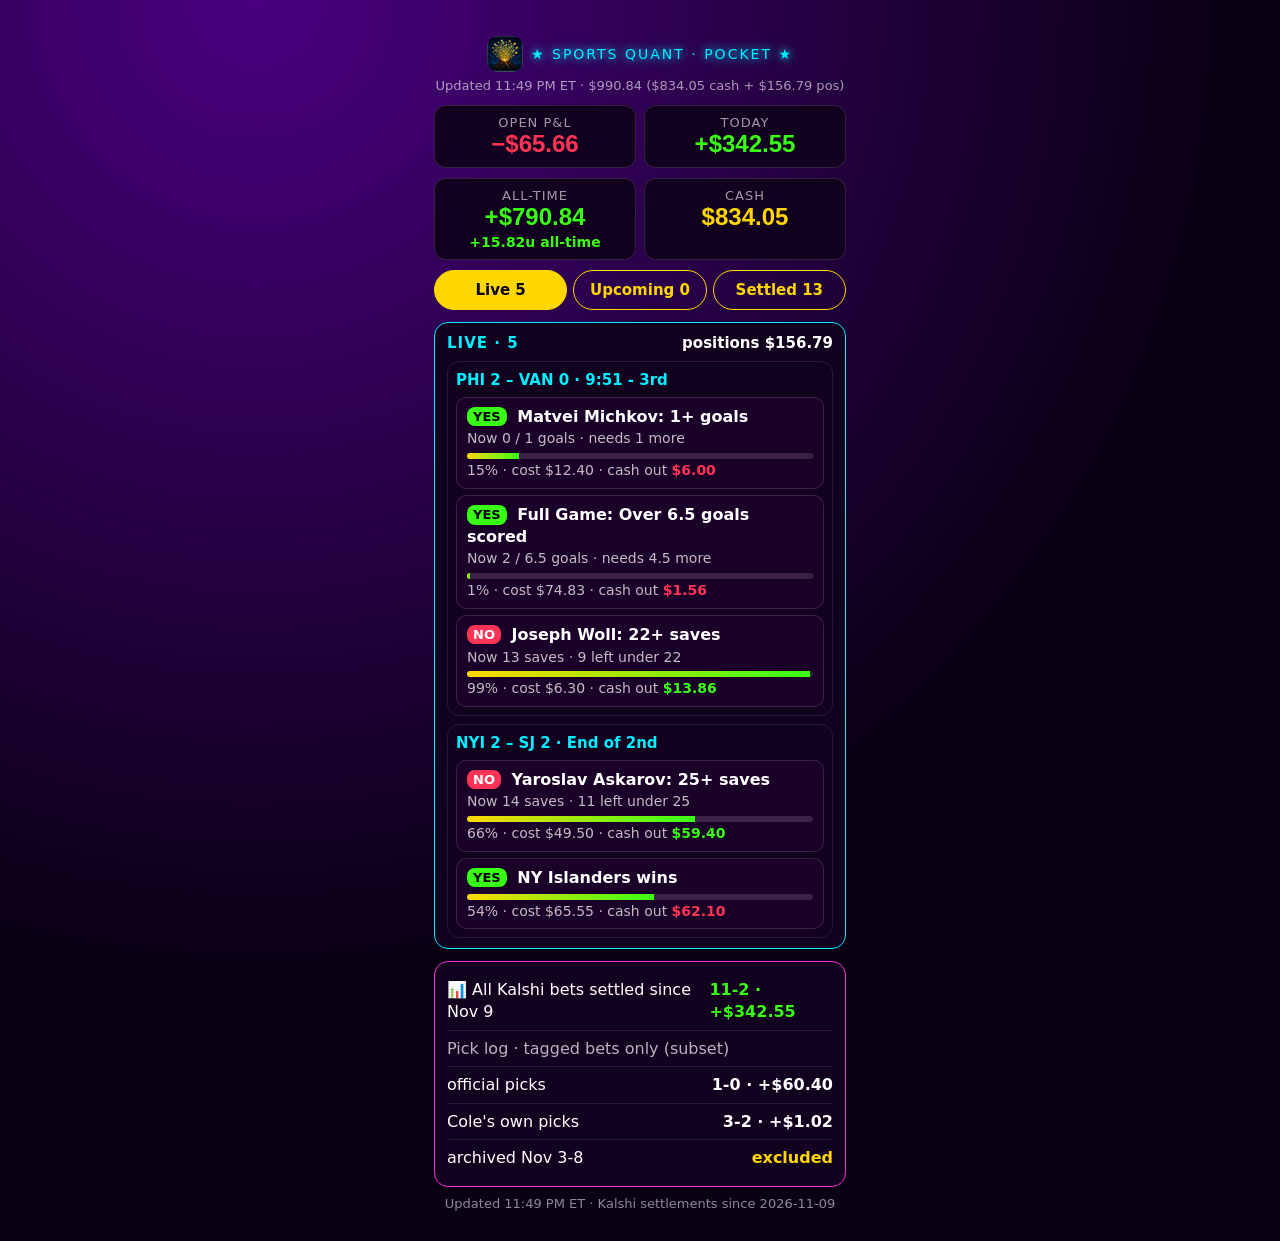
==== commit b9d380bb: "Pocket: all-time 2dp+units, record labels" ====
--- a/live_bets_widget.html
+++ b/live_bets_widget.html
@@ -49,7 +49,7 @@
 const sideOf=b=>String(b.side||'').toUpperCase()==='NO'?'NO':String(b.side||'').toUpperCase()==='YES'?'YES':'';
 const ttl=b=>{let t=b.bet||'';if(sideOf(b))t=t.replace(/^\s*NO:\s*/i,'').replace(/^\s*NO\s+/i,'');return t||'no data'};
 const PILL=b=>{const s=sideOf(b);return s?`<b class="sd ${s==='YES'?'y':'n'}">${s}</b>`:''};
-const money=v=>v==null?'no data':(v>=0?'+$':'−$')+Math.abs(Number(v).toFixed(2));
+const money=v=>v==null?'no data':(v>=0?'+$':'−$')+Math.abs(Number(v)).toFixed(2);
 const num=v=>v==null?'no data':'$'+Number(v).toFixed(2);
 let TAB='Live',ALL=false,LD=null,SEEN=false,WINS=new Set(),OPENIDS=null,FLASH=new Set(),PREVCO=null;
 function sum(rows,fn){if(!rows.length||rows.some(b=>fn(b)==null))return null;return Math.round(rows.reduce((s,b)=>s+fn(b),0)*100)/100}
@@ -83,7 +83,7 @@
  OPENIDS=openIds;
  const list=TAB==='Upcoming'?up:TAB==='Settled'?done:live;
  const blocks=TAB==='Settled'?(done.length?done.map(b=>{const w=b.result==='W';const fl=FLASH.has(pid(b))?(w?' flash-win':' flash-loss'):'';return `<div class="card${fl}"><div class="t">${PILL(b)} ${ttl(b)}</div><div class="meta"><b class="${w?'g':'r'}">${b.result||'no data'}</b> · ${money(b.result==='W'&&b.cash_out!=null&&b.cost!=null?b.cash_out-b.cost:b.result==='L'&&b.cost!=null?-b.cost:null)}</div></div>`}).join(''):'<div class="card">no data</div>'):(list.length?groups(list).map(gameBlock).join(''):'<div class="card">no data</div>');
- const op=openPnl(bets),tp=done.length?todayPnl(done):null,AT=d.all_time||{},all=AT.pnl!=null?AT.pnl:null,allTxt=AT.pnl!=null?money(AT.pnl)+(AT.race_pct!=null?' · '+((AT.race_pct>0?'+':'')+AT.race_pct+'%'):'')+(AT.label?' '+AT.label:''):(all==null?'no data':money(all));
+ const op=openPnl(bets),tp=done.length?todayPnl(done):null,AT=d.all_time||{},all=AT.pnl!=null?AT.pnl:null,allTxt=(()=>{if(AT.pnl==null)return 'no data';const u=AT.units!=null?Number(AT.units):Math.round(AT.pnl/50*100)/100;const us=(u>0?'+':u<0?'−':'')+Math.abs(u).toFixed(2)+'u';return money(AT.pnl)+'<small style="display:block;font:700 14px/1.25 Inter,system-ui,sans-serif;margin-top:2px">'+us+' all-time</small>'})();
  const wins=new Set(done.filter(b=>b.result==='W').map(b=>b.bet));
  WINS=wins;SEEN=true;PREVCO={};(d.bets||[]).forEach(b=>{PREVCO[pid(b)]=b.cash_out});
  const O=d.official_record||{},BK=d.bucket_records||{};
@@ -102,8 +102,8 @@
 <div class="tabs">${tabs}</div>
 <div class="panel cyan"><div class="hd"><b>${TAB.toUpperCase()} · ${list.length}</b><span>positions ${bal}</span></div>${blocks}</div>
 <div class="panel pink">
-<div class="stat"><span>📊 Since Nov 9</span><b class="${O.pnl==null?'gold':O.pnl>=0?'g':'r'}">${O.record&&O.status!=='no_data'?O.record:'no data'}${O.pnl==null?'':' · '+money(O.pnl)}</b></div>
-${['official','requested',"Cole's own",'not taken'].map(k=>`<div class="stat"><span>${k}</span><b>${buck(k)}</b></div>`).join('')}
+<div class="stat"><span>📊 All Kalshi bets settled since Nov 9</span><b class="${O.pnl==null?'gold':O.pnl>=0?'g':'r'}">${O.record&&O.status!=='no_data'?O.record:'no data'}${O.pnl==null?'':' · '+money(O.pnl)}</b></div>
+${(()=>{const L={official:'official picks',requested:'requested picks',"Cole's own":"Cole's own picks",'not taken':'not taken'};const ks=Object.keys(L).filter(k=>buck(k)!=='no data');return ks.length?`<div class="stat"><span style="opacity:.7">Pick log · tagged bets only (subset)</span><b></b></div>`+ks.map(k=>`<div class="stat"><span>${L[k]}</span><b>${buck(k)}</b></div>`).join(''):''})()}
 <div class="stat"><span>${(d.archived_nov3_8&&d.archived_nov3_8.label)||'archived Nov 3-8'}</span><b class="gold">excluded</b></div>
 </div>
 <div class="foot">Updated ${asof}${O.source?' · '+O.source:''}</div>`;
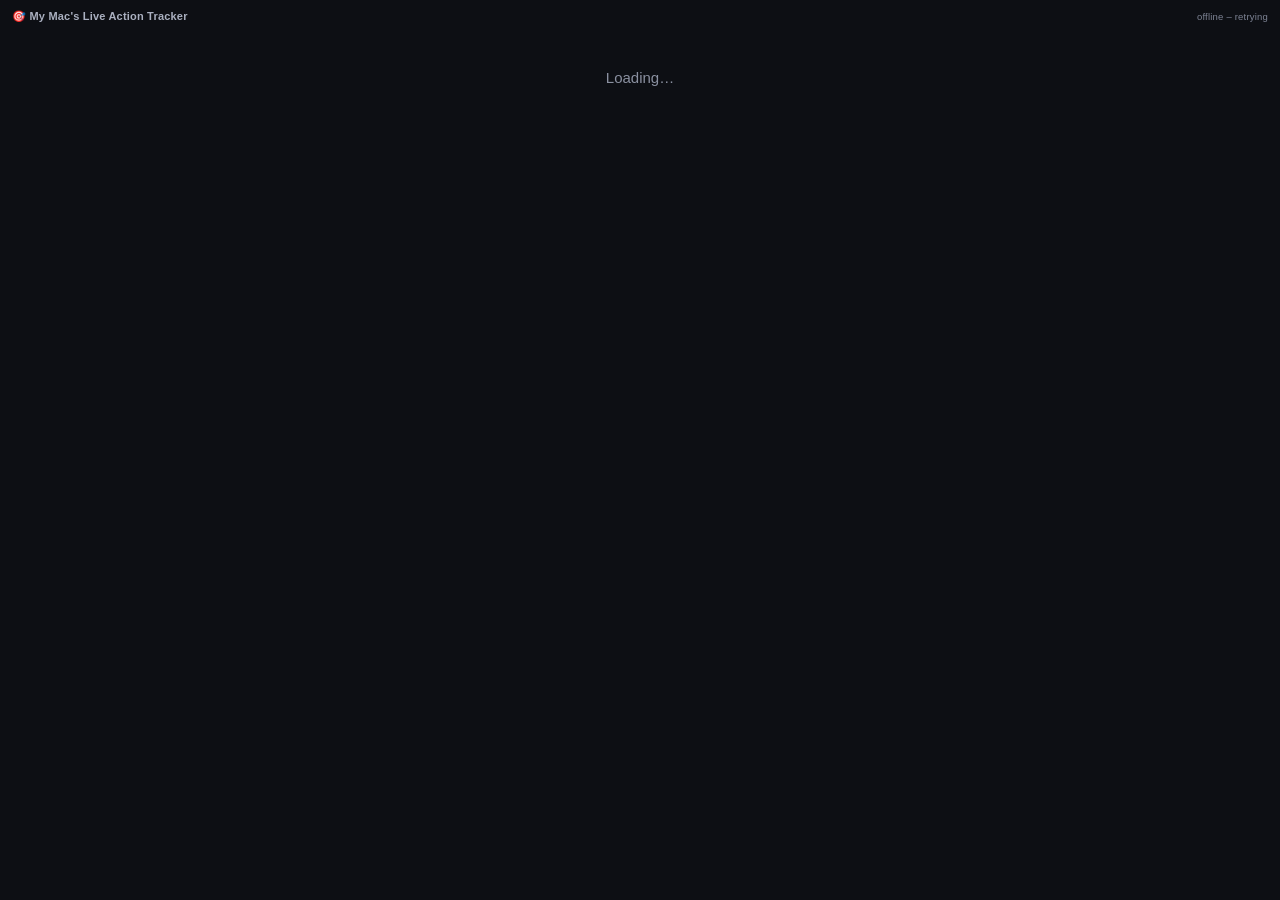
==== commit a801923f: "live bets widget: parlay leg tracking" ====
--- a/live_bets_widget.html
+++ b/live_bets_widget.html
@@ -1,118 +1,117 @@
-<!doctype html><html><head><meta charset="utf-8"><meta name="viewport" content="width=device-width,initial-scale=1,viewport-fit=cover"><meta name="apple-mobile-web-app-capable" content="yes"><meta name="mobile-web-app-capable" content="yes"><meta name="apple-mobile-web-app-status-bar-style" content="black-translucent"><meta name="apple-mobile-web-app-title" content="Live Bets"><meta name="theme-color" content="#0A0014"><link rel="icon" href="https://colemlrogalin-source.github.io/tv-home/icon.png?v=20261109c"><link rel="apple-touch-icon" sizes="180x180" href="https://colemlrogalin-source.github.io/tv-home/icon-180.png?v=20261109c"><title>Sports Quant Pocket</title><style>
-*{box-sizing:border-box}html,body{margin:0;background:#0A0014;color:#fff;font:18px/1.35 Inter,system-ui,-apple-system,sans-serif}
-body{min-height:100vh;background:radial-gradient(circle at 20% 0%,#4A0080 0%,#0A0014 60%);padding:env(safe-area-inset-top) env(safe-area-inset-right) env(safe-area-inset-bottom) env(safe-area-inset-left)}
-.wrap{max-width:440px;margin:0 auto;padding:12px 14px 28px}
-.brand{display:flex;align-items:center;justify-content:center;gap:8px;font-size:14px;letter-spacing:2px;color:#00F0FF;text-shadow:0 0 8px #00F0FF,0 0 18px #00F0FF66}
-.brand img{width:36px;height:36px;border-radius:10px}
-.upd{margin:6px 0 0;font-size:13px;color:#fff9;text-align:center;line-height:1.3}
-.pair{display:grid;grid-template-columns:1fr 1fr;gap:8px;margin-top:10px}
-.pair div{background:#12001F;border:1px solid #ffffff22;border-radius:12px;padding:8px 10px;text-align:center}
-.pair span{display:block;font-size:13px;letter-spacing:1px;color:#fff9}
-.pair b{font:900 24px/1.1 Impact,sans-serif}
-.tabs{display:flex;gap:6px;margin:10px 0 6px}
-.tabs button{flex:1;min-height:40px;border-radius:999px;border:1.5px solid #FFD700;background:transparent;color:#FFD700;font-weight:900;font-size:15px;font-family:inherit}
-.tabs button.on{background:#FFD700;color:#0A0014}
-.panel{margin-top:12px;border-radius:14px;background:#12001F;padding:10px 12px}
-.cyan{border:1.5px solid #00F0FF}.pink{border:1.5px solid #FF2BD6}
-.hd{display:flex;justify-content:space-between;align-items:baseline;gap:8px;color:#00F0FF;font-weight:800;letter-spacing:1px;font-size:15px}
-.hd span{letter-spacing:0;font-weight:600;color:#fff;font-size:15px}
-.game{margin-top:8px;padding:8px;border-radius:12px;border:1px solid #ffffff18}
-.gh{display:flex;align-items:center;gap:6px;color:#00F0FF;font-size:15px;font-weight:800}
-.gh img{width:22px;height:22px;object-fit:contain}
-.card{display:block;width:100%;padding:8px 10px;margin-top:6px;border-radius:10px;background:#1A0028;border:1px solid #ffffff22}
-.t{font-size:16px;font-weight:700}.meta{font-size:14px;color:#fffB;margin-top:2px}
-.sd{display:inline-block;font-weight:800;font-size:13px;padding:1px 6px;border-radius:8px;margin-right:5px;vertical-align:1px}
-.sd.y{background:#39FF14;color:#0A0014}.sd.n{background:#FF3355;color:#fff}
-.bar{height:6px;border-radius:4px;background:#ffffff22;margin-top:5px;overflow:hidden}
-.bar i{display:block;height:100%;background:linear-gradient(90deg,#FFD700,#39FF14);width:0}
-.stat{display:flex;justify-content:space-between;gap:8px;font-size:16px;padding:7px 0;border-top:1px solid #ffffff18}
-.stat:first-child{border-top:0}
-.more{width:100%;min-height:40px;margin-top:4px;background:transparent;border:0;color:#00F0FF;font-weight:800;font-size:16px;font-family:inherit}
-.fine,.foot{font-size:13px;color:#fff8;text-align:center}
-.foot{margin-top:8px}
-.g{color:#39FF14}.r{color:#FF3355}.gold{color:#FFD700}
-.copulse{display:inline-block;animation:copulse .7s ease}
-@keyframes copulse{0%,100%{opacity:1}50%{opacity:.6;transform:scale(1.08)}}
-.burst{position:fixed;inset:0;pointer-events:none;z-index:6;overflow:hidden}
-.burst i{position:absolute;left:50%;top:28%;font-style:normal;font-size:24px;animation:fly .9s ease-out forwards}
-.card.flash-win{animation:cashBurst 1s ease}.card.flash-loss{animation:lossFade 1s ease}
-@keyframes cashBurst{0%{background:#FFD700aa;box-shadow:inset 0 0 0 2px #FFD700}70%{background:#FFD70044}100%{background:#1A0028}}
-@keyframes lossFade{0%{background:#7a1a28}100%{background:#1A0028}}
-@keyframes fly{to{transform:translate(var(--x),var(--y)) scale(.3);opacity:0}}
-@keyframes drop{0%{transform:translateY(-10px);opacity:0}15%{opacity:1}80%{transform:translateY(var(--t));opacity:1}100%{opacity:0}}
-@media (min-width:800px){body{padding-top:24px}}
-</style></head><body><div class="wrap" id="app">Loading…</div><script>
-const RAW_FEED='https://raw.githubusercontent.com/colemlrogalin-source/tv-home/feed/live_bets.json';
-const U_FEED='https://api.github.com/repos/colemlrogalin-source/tv-home/contents/live_bets.json?ref=feed';
+<!doctype html><html><head><meta charset="utf-8"><title>My Mac's Live Action Tracker</title><style>
+*{box-sizing:border-box}html,body{width:100%;overflow-x:hidden}
+body{margin:0;background:#0d0f14;color:#e8eaf0;font:15px -apple-system,Helvetica,sans-serif;-webkit-user-select:none}
+h1{font-size:11px;margin:0;padding:10px 12px;color:#aab0c0;display:flex;justify-content:space-between;align-items:center;gap:8px;-webkit-app-region:drag;font-weight:700;letter-spacing:.2px}
+h1 span:first-child{white-space:nowrap;overflow:hidden;text-overflow:ellipsis}h1 #t{font-weight:500;font-size:9.5px;color:#7d8394;white-space:nowrap}
+#l{padding:0 8px 10px}
+.hc{cursor:pointer;user-select:none}.hv{font-size:12px;letter-spacing:0;font-weight:700}.hv.g{color:#e6c45a}.hv.r{color:#e06c6c}.hs{display:flex;justify-content:space-between;font-size:9.5px;color:#6b7080;margin:-1px 4px 4px}.h{display:flex;justify-content:space-between;font-size:10px;color:#8a90a0;margin:10px 4px 3px;letter-spacing:.6px;font-weight:600}
+.e{color:#8a90a0;text-align:center;padding:36px}
+.b{position:relative;display:flex;gap:11px;width:100%;border-radius:12px;padding:9px 11px 9px 9px;margin:6px 0;border-left:5px solid #555;overflow:hidden}
+.lc{flex:0 0 44px;display:flex;flex-direction:column;align-items:center;justify-content:center;gap:4px;padding:2px 0;background:rgba(255,255,255,.28);border-radius:12px;align-self:stretch}
+.lc img{width:36px;height:36px;object-fit:contain;filter:drop-shadow(0 1px 1px rgba(0,0,0,.35))}.lc.two img{width:28px;height:28px}
+.lc .x{font-size:13px;font-weight:700;border-radius:8px;padding:2px 8px}
+.mc{flex:1 1 auto;min-width:0;display:flex;flex-direction:column;gap:4px}
+.r{display:flex;justify-content:space-between;align-items:center;gap:8px;min-width:0}
+.r>.k .cb{margin-right:4px;font-size:8.5px;padding:1px 7px}.r>.f{flex:1 1 auto;min-width:0;overflow:hidden;text-overflow:ellipsis;white-space:nowrap}.r>.k{flex:0 0 auto;white-space:nowrap}
+.n{font-weight:700;font-size:13px}.p{font-size:18.5px;font-weight:700;line-height:1}
+.cf{font-size:14.5px;margin-right:4px;cursor:help;vertical-align:2px}
+.w{position:absolute;top:0;right:0;font-size:7.5px;font-weight:700;letter-spacing:.4px;padding:2px 8px;border-radius:0 0 0 9px;background:#000;color:#fff}.w.g{color:#f5c542}
+.b.hw .r1{padding-right:30px}
+.sc{font-size:16px;font-weight:700;letter-spacing:.2px;line-height:1.15}.ck{font-size:10.5px;font-weight:600;opacity:.7;margin-left:6px}
+.dot{display:inline-block;width:9px;height:9px;border-radius:50%;margin-left:6px;vertical-align:2px;box-shadow:0 0 0 1px #000}.dot.red{background:#ff2d2d}.dot.green{background:#22e06b}
+.m{font-size:10.5px;font-weight:600}.m .lb{opacity:.65;font-weight:600;font-size:9.5px}.m .ar{opacity:.55;margin:0 3px}.m b{font-weight:700}.m .c{opacity:.55;font-size:9px;margin-left:5px}
+.nw{padding:1px 7px;border-radius:8px;background:rgba(0,0,0,.18)}.nw.fl{background:#000;color:#fff}
+.mv{font-size:9px;opacity:.7;font-weight:600}
+.u{font-size:9.5px;font-weight:700;padding:1px 7px;border-radius:7px;background:rgba(0,0,0,.22)}
+.pb{display:flex;align-items:center;gap:6px;justify-content:flex-start;padding:2px 0}.tr{width:84px;height:6px;border-radius:3px;background:rgba(0,0,0,.6);box-shadow:0 0 0 1px rgba(0,0,0,.35);overflow:hidden}.fil{height:100%;background:#fff;border-radius:2px}
+.pt{font-size:10px;font-weight:700;white-space:nowrap}.tk{display:inline-block;width:9px;height:9px;border-radius:50%;border:1.5px solid #fff;box-shadow:0 0 0 1px rgba(0,0,0,.7);margin-left:3px;vertical-align:middle;background:rgba(0,0,0,.35)}.tk.on{background:#fff}
+.cb{display:inline-block;font-size:9.5px;font-weight:700;letter-spacing:.4px;color:#1a1204;padding:2px 9px;border-radius:10px;border:1.5px solid #2a1d00;background:linear-gradient(110deg,#ffd84d 0%,#fff6c2 45%,#ffcf33 60%,#e0a100 100%);box-shadow:0 0 0 1px #000,0 0 9px 2px rgba(255,240,160,.95);white-space:nowrap}
+.w1 .x{background:#1a1204;color:#f5d36b}.l1 .x{background:#ef4444;color:#fff}
+
+.leg-st{display:inline-block;font:800 8.5px/14px -apple-system,Helvetica,sans-serif;letter-spacing:.04em;padding:0 5px;border-radius:4px;vertical-align:1px;margin-left:4px}
+.leg-st.LIVE,.leg-st.PENDING{background:#12313a;color:#7adfff}
+.leg-st.HIT{background:#163216;color:#22e06b}
+.leg-st.MISS,.leg-st.DEAD{background:#3a1218;color:#ff6b7a}
+.parlay-hd{display:flex;flex-wrap:wrap;gap:5px;align-items:center;margin-top:3px;font-size:10.5px;opacity:.85}
+.sheet{position:fixed;inset:0;z-index:20;background:#06070acc;display:flex;align-items:flex-end;justify-content:center}
+.sheet .box{width:100%;max-height:88%;overflow:auto;background:#12151c;border-top:1px solid #2a2f3a;border-radius:14px 14px 0 0;padding:12px 12px 20px;color:#e8eaf0}
+.sheet h3{margin:0 8px 0 0;font-size:14px}
+.sheet .top{display:flex;justify-content:space-between;align-items:start;gap:8px}
+.sheet .x{background:transparent;border:0;color:#7adfff;font:800 20px/1 -apple-system;cursor:pointer}
+.leg{border:1px solid #2a2f3a;border-radius:10px;padding:8px 9px;margin-top:7px;background:#161a22}
+.leg-meta{font-size:10.5px;color:#8a90a0;margin:2px 0 4px}
+.leg-spark{display:block;width:100%;height:28px;margin-top:3px}
+.b.parlay{cursor:pointer}
+
+@media (max-width:330px){body{font-size:12px}.p{font-size:18px}.sc{font-size:14.5px}.lc{flex-basis:44px}.lc img{width:36px;height:36px}.lc.two img{width:30px;height:30px}.m{font-size:10px}.m .c{display:none}}
+.pay{font-size:10px;font-weight:600;opacity:.85;margin-right:6px}.pay b{font-weight:800}.st{position:absolute;top:15px;right:9px;font-size:13px;line-height:1;color:#f5c542;text-shadow:0 0 1px #000,0 0 2px #000}
+.r>.f:has(.cb),.r>.f:has(.pb){padding:3px 4px;margin:-3px -4px;overflow:visible}
+.tw{position:relative;flex:1 1 auto;min-width:60px;padding-top:12px}.tw .tr{width:100%}.mk{position:absolute;bottom:-3px;width:3px;height:12px;margin-left:-1.5px;background:#fff;border-radius:1px;box-shadow:0 0 0 1px #000}.mn{position:absolute;top:0;transform:translateX(-50%);font-size:10px;font-weight:800;line-height:1;white-space:nowrap}.r>.f:has(.tw){flex:1 1 auto}.pb:has(.tw){flex:1 1 auto;padding-right:6px}
+.b:not(.w1):not(.l1) .lc{background:none;border-radius:0;padding:0;box-shadow:none;margin-left:-5px}
+.r>.f:has(.tw){flex:1 1 auto;width:100%}.pb:has(.tw){width:100%}.b:not(.w1):not(.l1) .r>.f>.m{display:flex;align-items:center;gap:6px}.b:not(.w1):not(.l1) .m .ar{margin:0}.b:not(.w1):not(.l1) .m .c{margin-left:auto;margin-right:4px}
+.b:not(.w1):not(.l1) .n{font-size:15.5px;white-space:normal;line-height:1.15}.b:not(.w1):not(.l1) .sc{font-size:13px}
+.tabs{display:flex;flex-direction:column;gap:2px;margin:2px 0 6px}.tb{text-align:left;padding-left:6px!important;cursor:pointer;font-size:9.5px;font-weight:700;letter-spacing:.5px;color:#7d8394;padding:6px 2px;border-bottom:2px solid #1f2330}.tb.on{color:#e8eaf0;border-bottom-color:#e8eaf0}.b.pt2{padding:5px 10px;margin:4px 0;border-radius:9px}.b.pt2 .n{font-size:12.5px!important}</style></head><body>
+<h1><span>🎯 My Mac's Live Action Tracker</span><span id="t">…</span></h1><div id="l"><div class="e">Loading…</div></div><script>
 const U='https://api.github.com/repos/colemlrogalin-source/tv-home/contents/live_bets.json';
+const sh=p=>{const k=Math.min(1,Math.abs(p-50)/50),L=88-66*k,h=p>=50?140:0;return `background:hsl(${h},${p>=50?55:65}%,${L}%);border-color:hsl(${h},70%,${Math.max(L-18,12)}%);color:${L>55?'#0b0d12':'#f2f4f8'}`};
+const LK='background:linear-gradient(135deg,#0f5132,#0a3a24);border-color:#22e06b;color:#eafff2;box-shadow:0 0 0 1px #22e06b55,0 0 10px #22e06b33';
+const G='background:linear-gradient(135deg,#f5d36b,#c9971c);border-color:#8a6408;color:#1a1204';
+const $=v=>v==null?'—':'$'+Number(v).toFixed(2);
+const LC=(b,top)=>{const l=b.logos||[];return `<div class="lc ${l.length>1?'two':''}">${top||''}${l.map(u=>`<img src="${u}" onerror="this.remove()">`).join('')}</div>`};
+const WHO=b=>`<span class="w ${b.who=='Grok'?'g':''}">${b.who=='Grok'?'GROK':'COLE'}</span>`;
+const UN=b=>{const v=+b.units||0,k=(window.SAMSUNG||v<=0.5)?1:1+(Math.min(v,5)-0.5)/4.5;return `<span class="u"${k>1?` style="font-size:${(9.5*k).toFixed(1)}px;padding:${(1*k).toFixed(1)}px ${(7*k).toFixed(1)}px;border-radius:${(7*k).toFixed(1)}px"`:''}>${b.units??''}u</span>`};
+const PAY=(b,lbl,nc,cu)=>`<span class="m"><span class="lb">Cost</span> <b>${cu?(b.units??'')+'u':$(b.cost)}</b><span class="ar">→</span><span class="nw ${b.cash_flag?'fl':''}"><span class="lb">${lbl}</span> <b>${$(b.cash_out)}</b></span>${b.entry_pct!=null&&!nc?`<span class="c">${b.entry_pct}c</span>`:''}</span>`;
+const CB=t=>`<span class="cb">CASHED${t?' '+t:''}</span>`;
+const HIT=b=>b.prop_kind&&b.prop_line!=null&&(b.prop_cur||0)>=b.prop_line;
+const CBP=b=>CB(b.prop_kind=='td'?b.prop_cur+' TD':b.prop_kind=='rec'?b.prop_cur+' rec':b.prop_cur+' yds');
+const PB=b=>{if(!b.prop_kind||b.prop_line==null)return '';const c=b.prop_cur||0,l=b.prop_line;
+if(c>=l)return '';
+if(b.prop_kind=='yds'){const q=Math.max(0,Math.min(100,100*c/l));return `<div class="pb"><div class="tw"><span class="mn" style="left:${q}%">${c}</span><div class="tr"><div class="fil" style="width:${q}%"></div></div><span class="mk" style="left:${q}%"></span></div><span class="pt">${l}${b.stat_label?' '+b.stat_label:''}</span></div>`}
+const n=Math.min(l,12);let t='';for(let i=0;i<n;i++)t+=`<span class="tk ${i<c?'on':''}"></span>`;
+return `<div class="pb"><span>${t}</span><span class="pt">${b.prop_kind=='td'?(c?'TD ✓':'TD'):c+'/'+l}</span></div>`};
+const UNP=b=>{const p=b.payout??(b.entry_pct?b.cost/(b.entry_pct/100):null);return p==null?UN(b):`<span class="u">${(p/50).toFixed(2)}u | ${$(p)}</span>`};
+const MV=b=>b.vs_recent!=null&&Math.abs(b.vs_recent)>=5?`<span class="mv">${b.vs_recent>0?'up':'down'} ${Math.abs(b.vs_recent)} in 5 min</span>`:'<span></span>';
+const ISP=b=>!!b.prop_kind||/(\d+\+\s*(pts|reb|ast|yds|rec|3pm|td|ks|hits))|\bATD\b|\bTD\b/i.test(b.bet||'');
+const POT=b=>'';
+const ST=b=>ISP(b)?'<span class="st">★</span>':'';
+
+const stChip=s=>{const v=String(s||'LIVE').toUpperCase();const ok=['LIVE','HIT','MISS','PENDING','DEAD'].includes(v)?v:'LIVE';return `<span class="leg-st ${ok}">${ok}</span>`};
+const spark=pts=>{if(!pts||pts.length<2)return '';const ys=pts.map(x=>Number(x[1]));const lo=Math.min(...ys),hi=Math.max(...ys),span=hi-lo||1;const w=240,h=28,pad=2;const d=pts.map((pt,i)=>{const x=pad+i/(pts.length-1)*(w-2*pad);const y=h-pad-((Number(pt[1])-lo)/span)*(h-2*pad);return (i?'L':'M')+x.toFixed(1)+','+y.toFixed(1)}).join(' ');return `<svg class="leg-spark" viewBox="0 0 ${w} ${h}" width="${w}" height="${h}" aria-hidden="true"><path d="${d}" fill="none" stroke="#7adfff" stroke-width="1.5"/></svg>`};
+const startEt=L=>{const ms=L.start_ts?L.start_ts*1000:Date.parse(L.start||'');if(!Number.isFinite(ms))return '';return new Date(ms).toLocaleString('en-US',{timeZone:'America/New_York',month:'short',day:'numeric',hour:'numeric',minute:'2-digit'})+' ET'};
+const pid=b=>b.ticker||((b.bet||'')+'|'+(b.game||''));
+const legCard=L=>`<article class="leg"><div class="r"><span class="f n">${L.side?`<span class="nw">${L.side}</span> `:''}${L.bet||L.label||''} ${stChip(L.ui_status)}</span><span class="k p">${L.live_pct!=null?L.live_pct+'%':''}</span></div>
+<div class="leg-meta">${[L.game,L.clock,startEt(L)].filter(Boolean).join(' · ')||'Game time unavailable'}</div>${PB(L)||''}${spark(L.spark)||''}</article>`;
+const pcard=b=>{const n=b.total||((b.legs||[]).length)||0;const dead=b.dead;
+ return `<div class="b hw parlay" data-parlay="${encodeURIComponent(pid(b))}" style="${dead?'background:#3a1215;border-color:#7f1d1d;color:#f2f4f8':sh(b.live_pct)}">${WHO(b)}${LC(b)}<div class="mc">
+<div class="r r1"><span class="f n">${b.bet}${dead?stChip('DEAD'):''}</span><span class="k p">${b.live_pct!=null?b.live_pct+'%':''}</span></div>
+<div class="parlay-hd"><b>${b.hit||0}/${n} legs hit</b><span>${b.remaining||0} remaining</span>${dead?stChip('DEAD'):''}<span>payout ${$(b.payout)}</span></div>
+<div class="r"><span class="f">${PAY(b,'Marked',0,1)}</span><span class="k">${UNP(b)}</span></div>
+<div class="m">From legs · tap to open</div></div></div>`};
+const closeParlay=()=>{const el=document.getElementById('parlay-sheet');if(el)el.remove()};
+const openParlay=id=>{const key=decodeURIComponent(id||'');const b=(LD&&LD.bets||[]).find(x=>pid(x)===key);if(!b||!b.legs)return;closeParlay();const sh=document.createElement('div');sh.className='sheet';sh.id='parlay-sheet';const n=b.total||b.legs.length;sh.innerHTML=`<div class="box"><div class="top"><h3>${b.bet||'Parlay'}</h3><button class="x" type="button" aria-label="Close">×</button></div>
+<div class="parlay-hd"><b>${b.hit||0}/${n} legs hit</b><span>${b.remaining||0} remaining</span>${b.dead?stChip('DEAD'):''}<span>${b.live_pct!=null?b.live_pct+'% from legs':'marked from legs'}</span><span>payout ${$(b.payout)}</span></div>
+<div class="m">Combo has no executable bid — marked from the legs, sorted by game start.</div>
+${b.legs.map(legCard).join('')}</div>`;sh.addEventListener('click',e=>{if(e.target===sh||e.target.closest('.x'))closeParlay()});document.body.appendChild(sh)};
+document.addEventListener('click',e=>{const el=e.target&&e.target.closest&&e.target.closest('[data-parlay]');if(el)openParlay(el.getAttribute('data-parlay'))});
+const card=b=>b.legs&&b.legs.length?pcard(b):`<div class="b hw" style="${(b.prop_kind&&b.prop_line!=null&&b.prop_cur>=b.prop_line&&b.side!='NO')?G:b.live_pct>=97?LK:sh(b.live_pct)}">${WHO(b)}${ST(b)}${LC(b)}<div class="mc">
+<div class="r r1"><span class="f n">${b.bet}</span><span class="k p">${b.cash_flag?`<span class="cf" title="${(b.cash_why||'').replace(/"/g,'')}">⚡</span>`:''}${b.live_pct}%</span></div>
+<div class="r"><span class="f"><span class="sc">${b.state=='pre'?b.game.replace(/ \d+ – /,' @ ').replace(/ \d+$/,''):b.game}</span>${b.redzone?`<span class="dot ${b.redzone}" title="Red zone"></span>`:''}<span class="ck">${b.state=='pre'?b.clock.replace(/^.* - /,''):b.clock}</span></span></div>
+<div class="r"><span class="f">${PAY(b,b.cash_flag?'⚡ Cash out':'Worth',HIT(b),1)}</span>${HIT(b)?`<span class="k">${CBP(b)}</span>`:''}</div>
+<div class="r">${PB(b)?`<span class="f" style="display:flex">${PB(b)}</span>`:MV(b)}<span class="k">${POT(b)}${UNP(b)}</span></div></div></div>`;
+const tcard=b=>{const W=b.result=='W',pl=W?(+b.cash_out||0)-(+b.cost||0):-(+b.cost||0);return `<div class="b pt2" style="${W?G:'background:#3a1215;border-color:#7f1d1d;color:#f2f4f8'}"><div class="r" style="width:100%"><span class="f n">${b.bet}</span><span class="k"><b>${W?'W':'L'}</b> &nbsp;<b>${pl>=0?'+':'−'}$${Math.abs(pl).toFixed(2)}</b></span></div></div>`};
+let LD=null,CL={};try{CL=JSON.parse(localStorage.getItem('lb_c')||'{}')}catch(e){}
+function TG(k){CL[k]=!CL[k];try{localStorage.setItem('lb_c',JSON.stringify(CL))}catch(e){}if(LD)R(LD)}
+let TAB=localStorage.getItem('lb_tab')||'live';function ST_(k){TAB=k;try{localStorage.setItem('lb_tab',k)}catch(e){}if(LD)R(LD)}
+const tm=b=>b.start?new Date(b.start).toLocaleTimeString('en-US',{hour:'numeric',minute:'2-digit',timeZone:'America/New_York'})+' ET':'Start time n/a';
+function R(d){LD=d;const TD=d.today||[],W=TD.filter(b=>b.result=='W'),X=TD.filter(b=>b.result=='L'),LV=d.bets.filter(b=>b.state=='in'),UP=d.bets.filter(b=>b.state=='pre').sort((a,b)=>(a.start||'').localeCompare(b.start||''));
+const S=(a,k)=>a.reduce((s,b)=>s+(+b[k]||0),0),won=S(W,'cash_out'),cw=S(W,'cost'),lost=S(X,'cost'),net=won-cw-lost,f=v=>Math.abs(v).toFixed(2);
+const T=(k,n,c)=>`<span class="tb ${TAB==k?'on':''}" onclick="ST_('${k}')">${n} · ${c}</span>`;
+const up=b=>card(b).replace(/<span class="sc">[\s\S]*?<\/span><\/span><\/div>/,`<span class="sc">${b.game.replace(/ \d+ – /,' @ ').replace(/ \d+$/,'')}</span><span class="ck">${tm(b)}</span></span></div>`);
+const body=TAB=='up'?(UP.map(up).join('')||'<div class="e">No bets starting in the next 12 hours</div>'):TAB=='past'?(TD.map(tcard).join('')||'<div class="e">No settled bets today</div>'):(LV.map(card).join('')||'<div class="e">No live bets right now</div>');
+document.getElementById('l').innerHTML=`<div class="tabs">${T('live','LIVE BETS',LV.length)}${T('up','UPCOMING BETS',UP.length)}${T('past','PAST BETS',TD.length)}</div>`+body+(TD.length?`<div class="h"><span>TODAY · ${W.length}-${X.length}</span><span class="hv ${net>=0?'g':'r'}">Net ${net>=0?'+':'−'}$${f(net)}</span></div>`:'');}
 const RAW='https://colemlrogalin-source.github.io/tv-home/live_bets.json';
-const sideOf=b=>String(b.side||'').toUpperCase()==='NO'?'NO':String(b.side||'').toUpperCase()==='YES'?'YES':'';
-const ttl=b=>{let t=b.bet||'';if(sideOf(b))t=t.replace(/^\s*NO:\s*/i,'').replace(/^\s*NO\s+/i,'');return t||'no data'};
-const PILL=b=>{const s=sideOf(b);return s?`<b class="sd ${s==='YES'?'y':'n'}">${s}</b>`:''};
-const money=v=>v==null?'no data':(v>=0?'+$':'−$')+Math.abs(Number(v)).toFixed(2);
-const num=v=>v==null?'no data':'$'+Number(v).toFixed(2);
-let TAB='Live',ALL=false,LD=null,SEEN=false,WINS=new Set(),OPENIDS=null,FLASH=new Set(),PREVCO=null;
-function sum(rows,fn){if(!rows.length||rows.some(b=>fn(b)==null))return null;return Math.round(rows.reduce((s,b)=>s+fn(b),0)*100)/100}
-function openPnl(rows){return sum(rows,b=>b.cash_out==null||b.cost==null?null:b.cash_out-b.cost)}
-function todayPnl(rows){return sum(rows,b=>b.result==='W'&&b.cash_out!=null&&b.cost!=null?b.cash_out-b.cost:b.result==='L'&&b.cost!=null?-b.cost:null)}
-function closeness(b){if(b.remaining==null&&(b.current==null||b.line==null))return Infinity;return Math.abs(b.remaining!=null?b.remaining:b.line-b.current)}
-function urgency(b){const c=String(b.clock||'');const pm=c.match(/(\d+)(?:st|nd|rd|th)/i);let period=pm?+pm[1]:0;if(/halftime/i.test(c))period=Math.max(period,2);const em=c.match(/end of\s+(\d+)/i);if(em)period=+em[1];let secs=9999;if(/halftime|end of/i.test(c))secs=0;else{const t=c.match(/(\d+):(\d+)/);if(t)secs=+t[1]*60+ +t[2];else{const s=c.match(/(\d+(?:\.\d+)?)\s*-/);if(s)secs=+s[1]}}return {period,secs}}
-function groups(bets){const m=new Map();bets.forEach(b=>{const k=b.game||'no data';if(!m.has(k))m.set(k,[]);m.get(k).push(b)});return [...m.values()].sort((a,b)=>{if(TAB!=='Live')return String(a[0].start||'').localeCompare(String(b[0].start||''));const A=urgency(a[0]),B=urgency(b[0]);return (B.period-A.period)||(A.secs-B.secs)})}
-function pid(b){return b.ticker||((b.bet||'')+'|'+(b.game||''))}
-function nstat(v){return v==null?'':(Number(v)===parseInt(v,10)?String(parseInt(v,10)):String(v))}
-function statLine(b){if(!('current' in b)&&!('line' in b)&&!('remaining' in b))return '';const cur=b.current,line=b.line,rem=b.remaining,lb=b.stat_label||'';if(cur==null||line==null)return '<div class="meta">stat n/a</div>';if(String(b.side||'').toUpperCase()==='NO')return `<div class="meta">Now ${nstat(cur)} ${lb} · ${nstat(rem)} left under ${nstat(line)}</div>`;const need=(rem!=null&&rem>0)?' · needs '+nstat(rem)+' more':'';return `<div class="meta">Now ${nstat(cur)} / ${nstat(line)} ${lb}${need}</div>`}
-function card(b,flash){
- const bar=b.live_pct==null?'<div class="meta">win % no data</div>':`<div class="bar" title="${b.live_pct}%"><i style="width:${Math.max(0,Math.min(100,b.live_pct))}%"></i></div>`;
- const pulse=PREVCO!=null&&b.cash_out!=null&&PREVCO[pid(b)]!==undefined&&PREVCO[pid(b)]!==b.cash_out;
- return `<div class="card${flash?' flash':''}"><div class="t">${PILL(b)} ${ttl(b)}</div>${statLine(b)}${bar}<div class="meta">${b.live_pct==null?'':b.live_pct+'% · '}cost ${num(b.cost)} · cash out <b class="${b.cash_out==null?'':b.cash_out-(b.cost||0)>=0?'g':'r'}${pulse?' copulse':''}">${num(b.cash_out)}</b></div></div>`;
-}
-function gameBlock(rs){
- const b=rs[0],gl=rs.flatMap(x=>x.game_logos||[]),logos=[...new Set(gl.length?gl:rs.flatMap(x=>x.logos||[]))].slice(0,3).map(u=>`<img src="${u}" alt="" onerror="this.remove()">`).join('');
- const legs=rs.slice().sort((a,c)=>closeness(a)-closeness(c));
- return `<div class="game ${b.state==='in'?'live':''}"><div class="gh">${logos}<span>${b.game||'no data'} · ${b.clock||'no data'}</span></div>${legs.map(b=>card(b,FLASH.has(pid(b)))).join('')}</div>`;
-}
-function burst(){
- const el=document.createElement('div');el.className='burst';
- ['💵','💸','🪙','💰','💵','🪙'].forEach((c,i)=>{const n=document.createElement('i');n.textContent=c;n.style.setProperty('--x',((i-2.5)*70)+'px');n.style.setProperty('--y',(-40-i*28)+'px');el.appendChild(n)});
- document.body.appendChild(el);setTimeout(()=>el.remove(),1000);
-}
-function R(d){
- LD=d;const bets=d.bets||[],live=bets.filter(b=>b.state==='in'),up=bets.filter(b=>b.state==='pre'),done=d.today||[];
- const openIds=new Set(bets.map(pid));
- if(OPENIDS)done.forEach(b=>{if(OPENIDS.has(pid(b)))FLASH.add(pid(b))});
- OPENIDS=openIds;
- const list=TAB==='Upcoming'?up:TAB==='Settled'?done:live;
- const blocks=TAB==='Settled'?(done.length?done.map(b=>{const w=b.result==='W';const fl=FLASH.has(pid(b))?(w?' flash-win':' flash-loss'):'';return `<div class="card${fl}"><div class="t">${PILL(b)} ${ttl(b)}</div><div class="meta"><b class="${w?'g':'r'}">${b.result||'no data'}</b> · ${money(b.result==='W'&&b.cash_out!=null&&b.cost!=null?b.cash_out-b.cost:b.result==='L'&&b.cost!=null?-b.cost:null)}</div></div>`}).join(''):'<div class="card">no data</div>'):(list.length?groups(list).map(gameBlock).join(''):'<div class="card">no data</div>');
- const op=openPnl(bets),tp=done.length?todayPnl(done):null,AT=d.all_time||{},all=AT.pnl!=null?AT.pnl:null,allTxt=(()=>{if(AT.pnl==null)return 'no data';const u=AT.units!=null?Number(AT.units):Math.round(AT.pnl/50*100)/100;const us=(u>0?'+':u<0?'−':'')+Math.abs(u).toFixed(2)+'u';return money(AT.pnl)+'<small style="display:block;font:700 14px/1.25 Inter,system-ui,sans-serif;margin-top:2px">'+us+' all-time</small>'})();
- const wins=new Set(done.filter(b=>b.result==='W').map(b=>b.bet));
- WINS=wins;SEEN=true;PREVCO={};(d.bets||[]).forEach(b=>{PREVCO[pid(b)]=b.cash_out});
- const O=d.official_record||{},BK=d.bucket_records||{};
- const buck=k=>{const r=BK[k]||{};if(!r.record||r.status==='no_data')return 'no data';return r.record+(r.pnl==null?' · P&L no data':' · '+money(r.pnl))};
- const cash=d.cash&&d.cash.value!=null?num(d.cash.value):'no data';
- const pos=d.balance&&d.balance.positions_value!=null?d.balance.positions_value:null;
- const cashV=d.cash&&d.cash.value!=null?d.cash.value:null;
- const bal=pos!=null?num(pos):'no data';
- const asof=(d.cash&&d.cash.as_of)||d.as_of||'no data';
- const eq=(cashV!=null&&pos!=null)?`${num(cashV+pos)} (${num(cashV)} cash + ${num(pos)} pos)`:'no data';
- const tabs=['Live','Upcoming','Settled'].map(t=>`<button class="${TAB===t?'on':''}" onclick="ST('${t}')">${t} ${t==='Settled'?done.length:t==='Upcoming'?up.length:live.length}</button>`).join('');
- document.getElementById('app').innerHTML=`<div class="brand"><img src="https://colemlrogalin-source.github.io/tv-home/icon-180.png?v=20261109c" alt="" onerror="this.remove()">★ SPORTS QUANT · POCKET ★</div>
-<div class="upd">Updated ${asof} · ${eq}</div>
-<div class="pair"><div><span>OPEN P&amp;L</span><b class="${op==null?'gold':op>=0?'g':'r'}">${money(op)}</b></div><div><span>TODAY</span><b class="${tp==null?'gold':tp>=0?'g':'r'}">${money(tp)}</b></div></div>
-<div class="pair"><div><span>ALL-TIME</span><b class="${all==null?'gold':all>=0?'g':'r'}">${allTxt}</b></div><div><span>CASH</span><b class="gold">${cash}</b></div></div>
-<div class="tabs">${tabs}</div>
-<div class="panel cyan"><div class="hd"><b>${TAB.toUpperCase()} · ${list.length}</b><span>positions ${bal}</span></div>${blocks}</div>
-<div class="panel pink">
-<div class="stat"><span>📊 All Kalshi bets settled since Nov 9</span><b class="${O.pnl==null?'gold':O.pnl>=0?'g':'r'}">${O.record&&O.status!=='no_data'?O.record:'no data'}${O.pnl==null?'':' · '+money(O.pnl)}</b></div>
-${(()=>{const L={official:'official picks',requested:'requested picks',"Cole's own":"Cole's own picks",'not taken':'not taken'};const ks=Object.keys(L).filter(k=>buck(k)!=='no data');return ks.length?`<div class="stat"><span style="opacity:.7">Pick log · tagged bets only (subset)</span><b></b></div>`+ks.map(k=>`<div class="stat"><span>${L[k]}</span><b>${buck(k)}</b></div>`).join(''):''})()}
-<div class="stat"><span>${(d.archived_nov3_8&&d.archived_nov3_8.label)||'archived Nov 3-8'}</span><b class="gold">excluded</b></div>
-</div>
-<div class="foot">Updated ${asof}${O.source?' · '+O.source:''}</div>`;
-}
-function ST(t){TAB=t;if(LD)R(LD)}
-async function go(){const MAC=!!window.pywebview;try{let r;const tryF=async(u,h)=>{try{const x=await fetch(u+(u.includes('?')?'&':'?')+'t='+Date.now(),h);if(!x.ok)throw 0;return x}catch(e){return null}};const raw={cache:'no-store'},api={headers:{Accept:'application/vnd.github.raw'},cache:'no-store'};if(MAC){r=await tryF(RAW,raw)}if(!r)r=await tryF(RAW_FEED,raw);if(!r)r=await tryF(U_FEED,api);if(!r)r=await tryF(RAW,raw);if(!r)r=await fetch(U+(U.includes('?')?'&':'?')+'t='+Date.now(),api);
-const d=await r.json();R(d);}
-catch(e){document.getElementById('app').textContent='offline – retrying'}}
-document.addEventListener('visibilitychange',()=>{if(document.visibilityState==='visible')go()});
-window.addEventListener('pageshow',e=>{if(e.persisted)go()});
-go();
+async function go(){let wait=300;const MAC=!!window.pywebview;try{let r;if(MAC){try{r=await fetch(RAW+'?t='+Date.now(),{cache:'no-store'});if(!r.ok)throw 0}catch(e){r=null}}if(!r)r=await fetch(U+'?t='+Date.now(),{headers:{Accept:'application/vnd.github.raw'},cache:'no-store'});
+const d=await r.json();wait=MAC?30:60;document.getElementById('t').textContent=d.as_of+' · '+d.count;
+R(d);}
+catch(e){document.getElementById('t').textContent='offline – retrying';wait=120}setTimeout(go,wait*1000)}go();
 </script></body></html>
